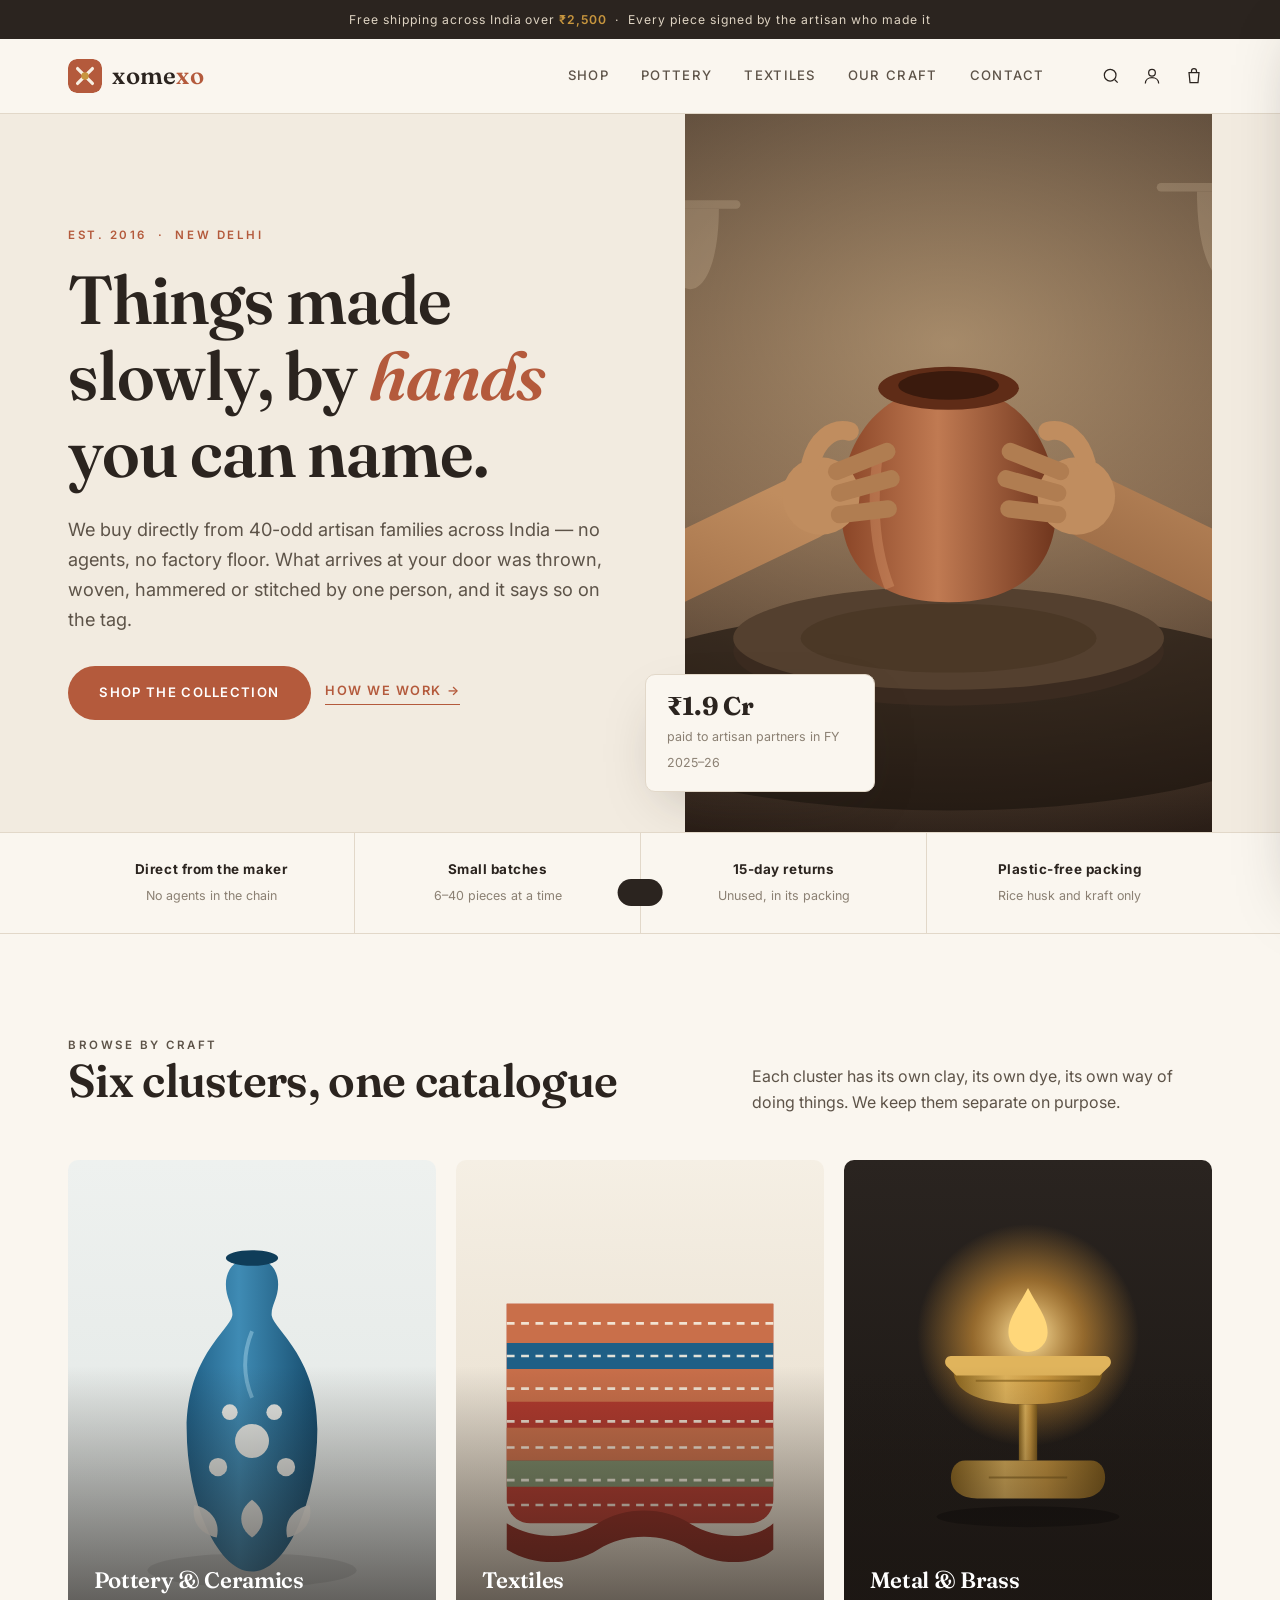
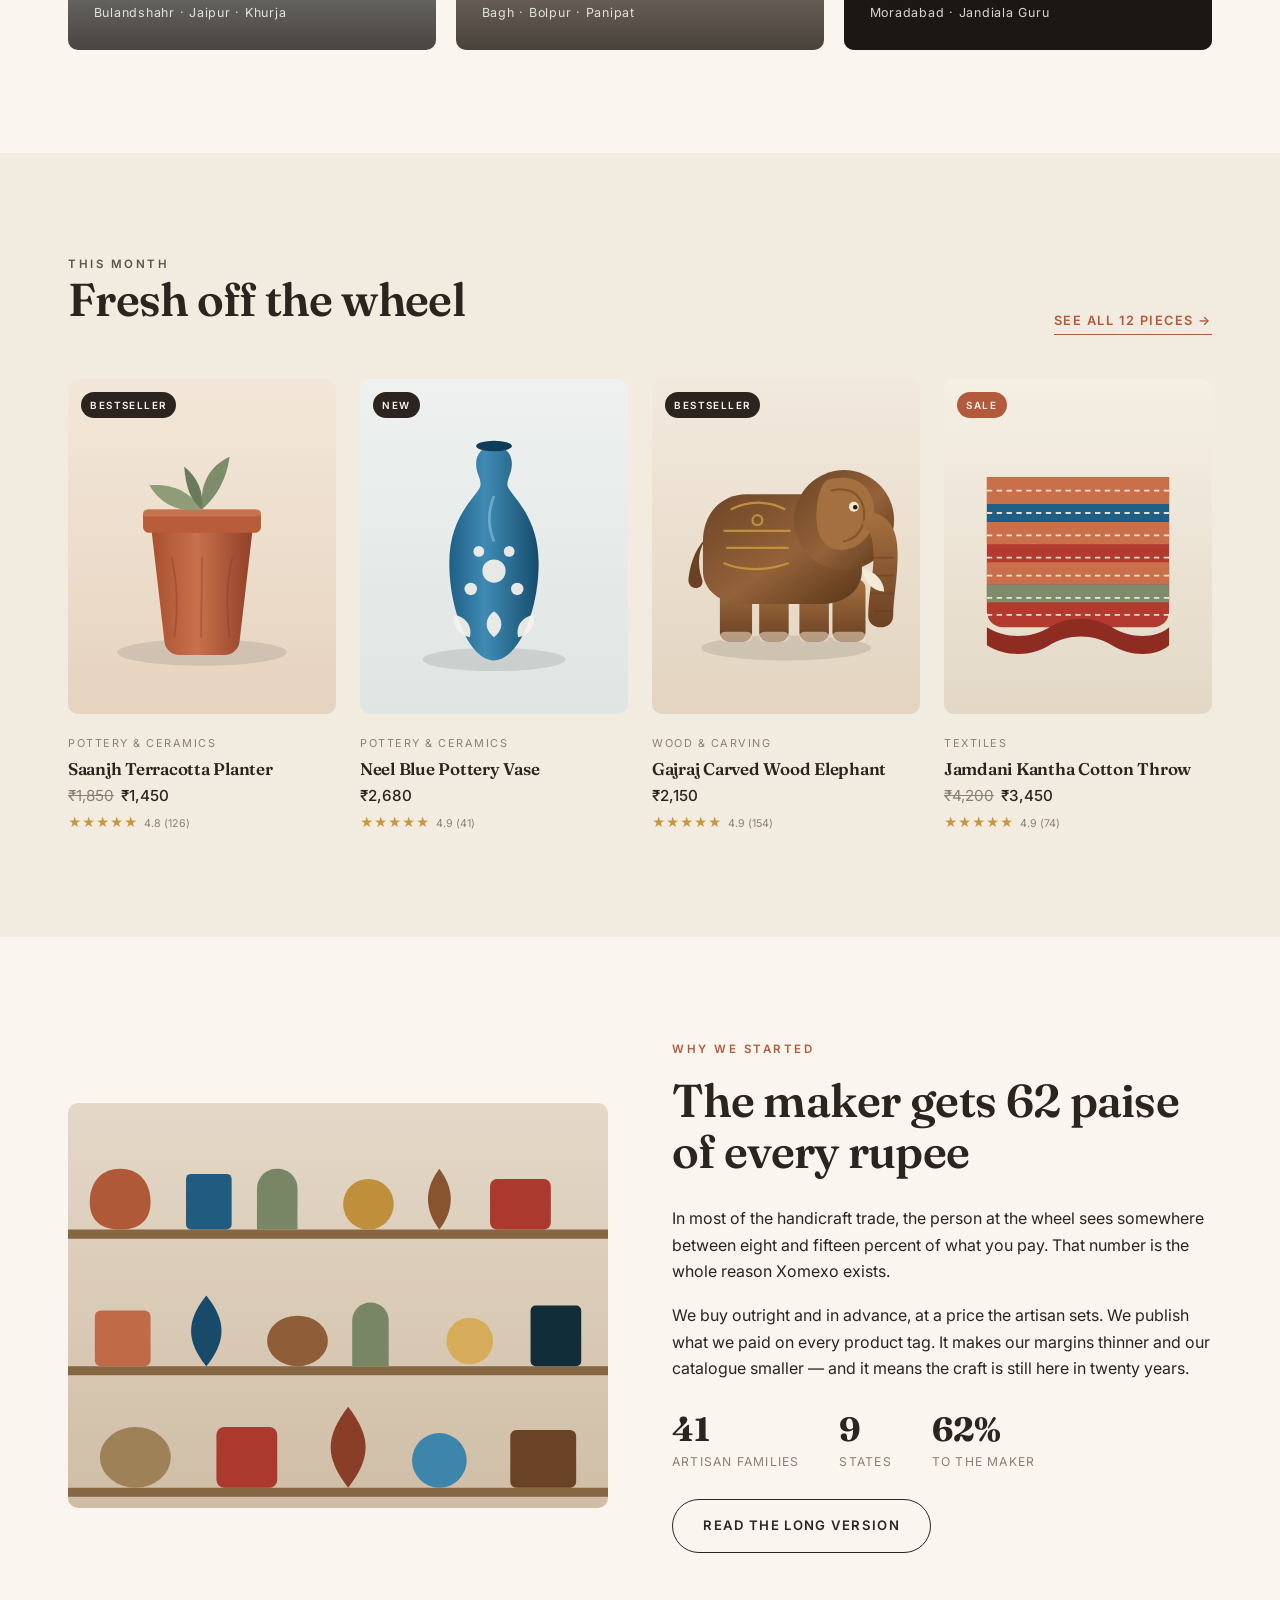
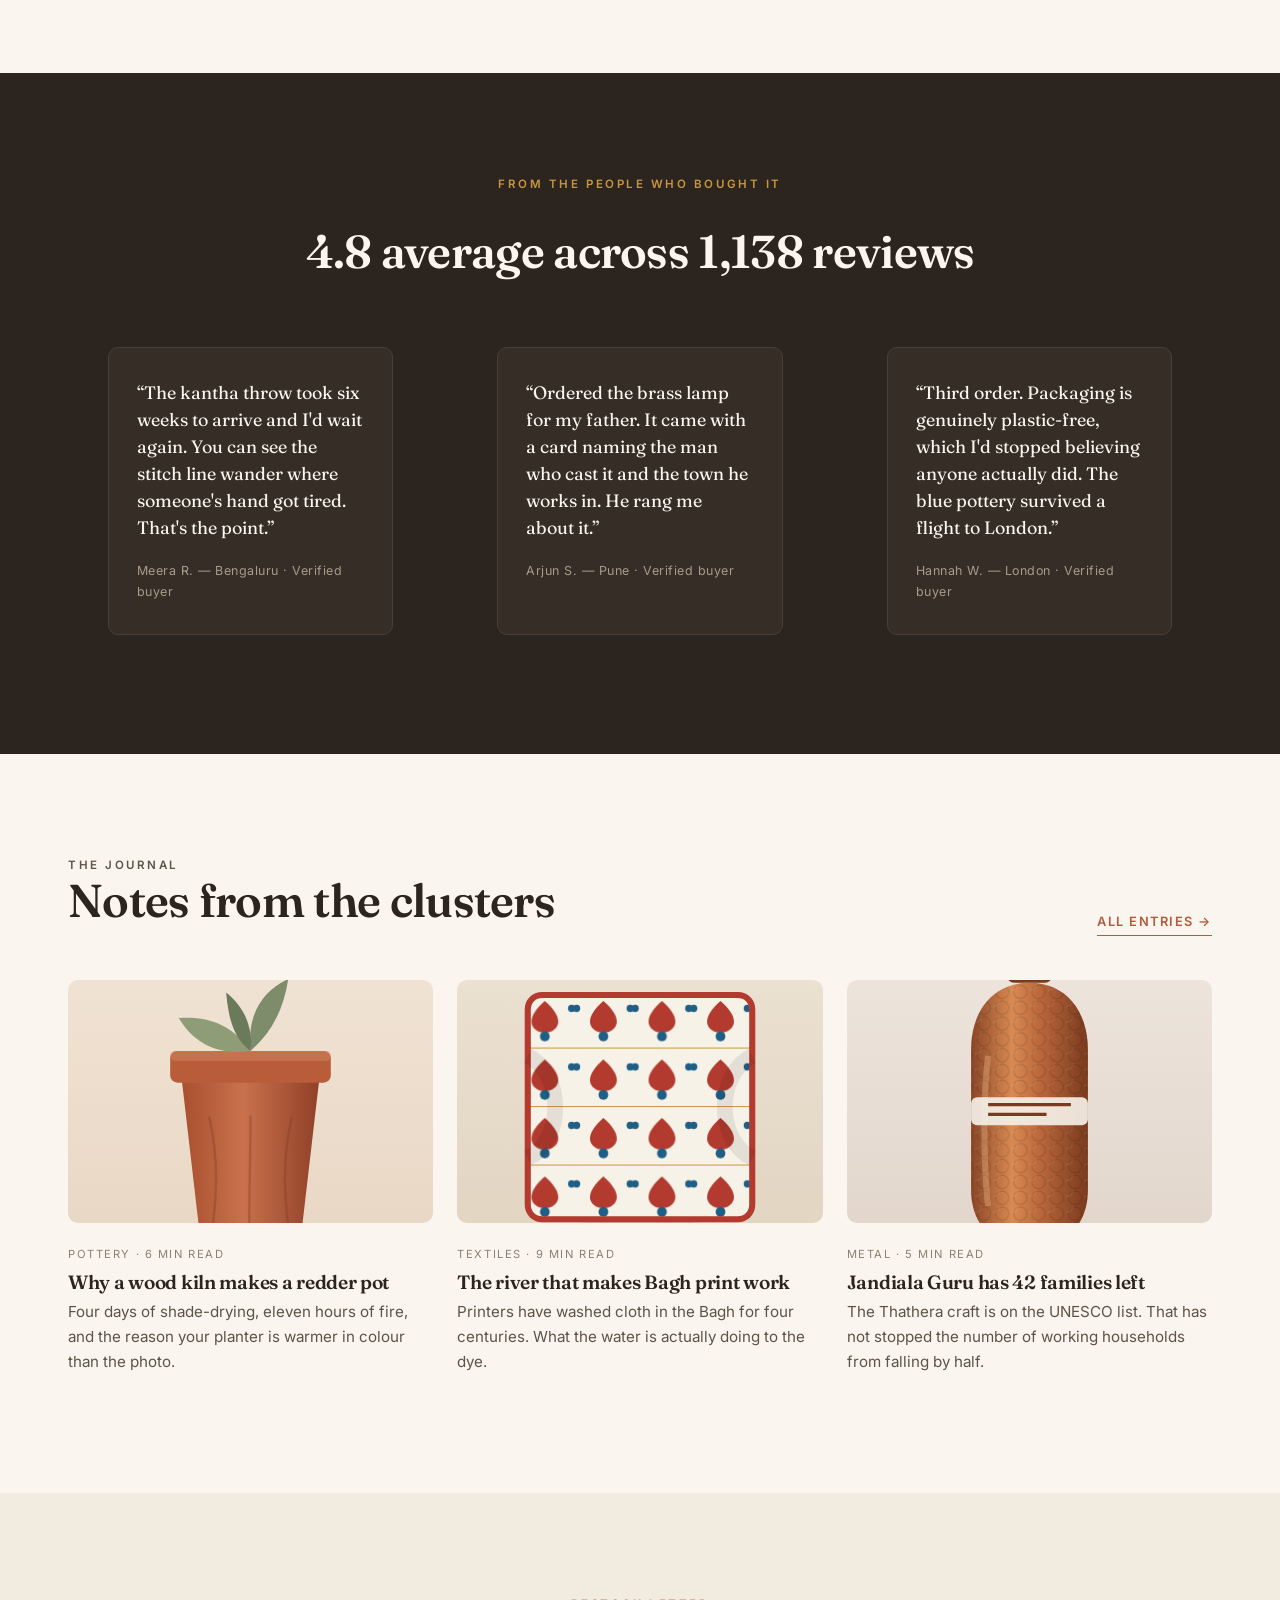
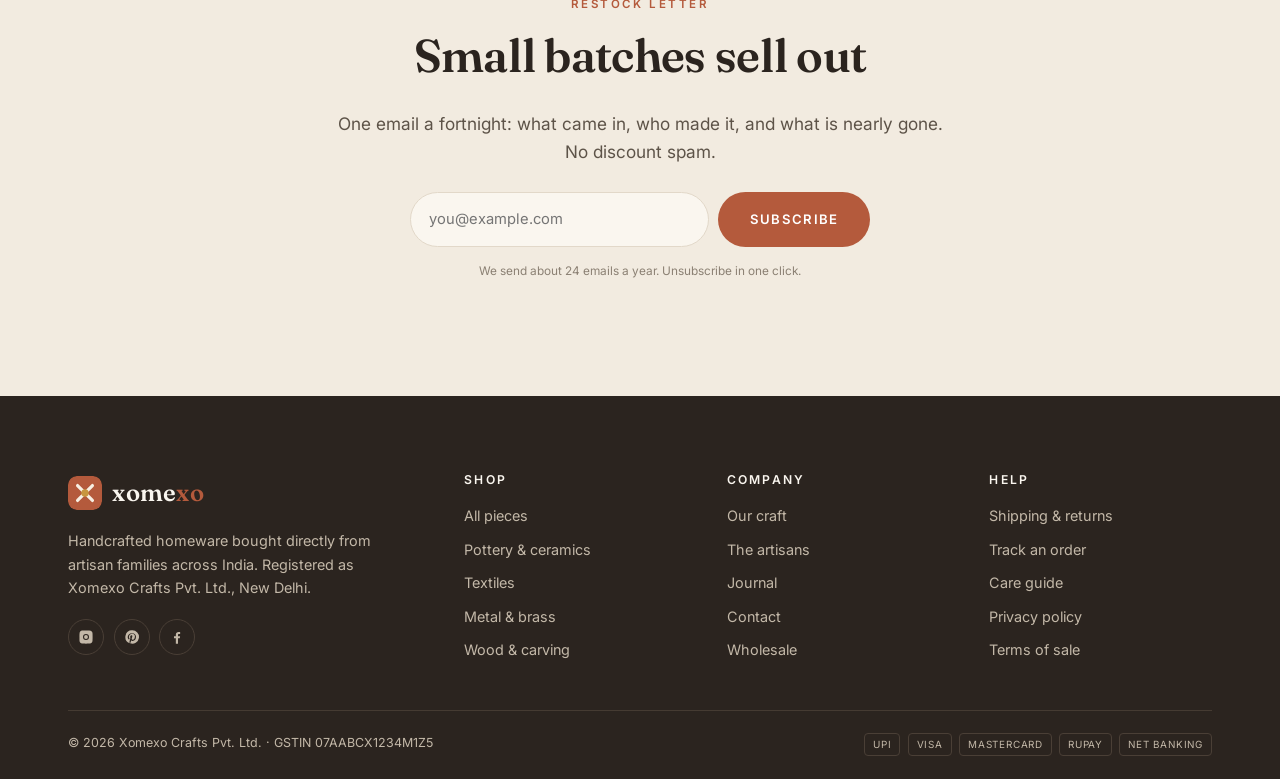
==== index.html @ eff994bb "Xomexo: static handicrafts storefront for xomexo.com Five pages (home, shop, product, about, contact" ====
<!DOCTYPE html>
<html lang="en">
<head>
<meta charset="utf-8">
<meta name="viewport" content="width=device-width, initial-scale=1">
<title>Xomexo — Handcrafted homeware, made by hand in India</title>
<meta name="description" content="Xomexo works directly with 40+ artisan families across India — terracotta, blue pottery, brass, jute, block print and kantha. Small batches, fair prices, no middlemen.">
<link rel="canonical" href="https://xomexo.com/">
<meta property="og:title" content="Xomexo — Handcrafted homeware, made by hand in India">
<meta property="og:description" content="Small-batch handicrafts bought straight from the people who make them.">
<meta property="og:type" content="website">
<meta property="og:url" content="https://xomexo.com/">
<link rel="icon" href="assets/img/favicon.svg" type="image/svg+xml">
<link rel="preconnect" href="https://fonts.googleapis.com">
<link rel="preconnect" href="https://fonts.gstatic.com" crossorigin>
<link href="https://fonts.googleapis.com/css2?family=Fraunces:ital,opsz,wght@0,9..144,400;0,9..144,600;1,9..144,400&family=Inter:wght@400;500;600&display=swap" rel="stylesheet">
<link rel="stylesheet" href="assets/css/style.css">
<script type="application/ld+json">
{
  "@context": "https://schema.org",
  "@type": "Store",
  "name": "Xomexo",
  "url": "https://xomexo.com/",
  "description": "Handcrafted homeware sourced directly from artisan clusters across India.",
  "address": { "@type": "PostalAddress", "streetAddress": "14 Nehru Place, 2nd Floor", "addressLocality": "New Delhi", "postalCode": "110019", "addressCountry": "IN" },
  "telephone": "+91-11-4050-2288",
  "email": "hello@xomexo.com"
}
</script>
</head>
<body>

<div class="announce">Free shipping across India over <b>₹2,500</b> &nbsp;·&nbsp; Every piece signed by the artisan who made it</div>

<header class="site-header">
  <div class="wrap header-inner">
    <a class="brand" href="index.html">
      <img src="assets/img/logo.svg" alt="">
      <span class="brand-name">xome<span>xo</span></span>
    </a>

    <nav class="nav" data-nav aria-label="Primary">
      <a href="shop.html">Shop</a>
      <a href="shop.html?cat=pottery">Pottery</a>
      <a href="shop.html?cat=textiles">Textiles</a>
      <a href="about.html">Our craft</a>
      <a href="contact.html">Contact</a>
    </nav>

    <div class="header-actions">
      <button class="icon-btn" type="button" aria-label="Search">
        <svg viewBox="0 0 24 24"><circle cx="11" cy="11" r="7"/><path d="M20 20l-3.5-3.5"/></svg>
      </button>
      <button class="icon-btn" type="button" aria-label="Account">
        <svg viewBox="0 0 24 24"><circle cx="12" cy="8" r="4"/><path d="M4 21c0-4.4 3.6-7 8-7s8 2.6 8 7"/></svg>
      </button>
      <button class="icon-btn" type="button" aria-label="Open basket" data-open-cart>
        <svg viewBox="0 0 24 24"><path d="M6 8h12l-1.2 12H7.2z"/><path d="M9 8V6a3 3 0 0 1 6 0v2"/></svg>
        <span class="cart-count" data-cart-count style="display:none">0</span>
      </button>
      <button class="icon-btn burger" type="button" aria-label="Menu" aria-expanded="false" data-burger>
        <svg viewBox="0 0 24 24"><path d="M4 7h16M4 12h16M4 17h16"/></svg>
      </button>
    </div>
  </div>
</header>

<main>

  <!-- hero -->
  <section class="hero">
    <div class="wrap hero-grid">
      <div class="hero-copy">
        <p class="eyebrow">Est. 2016 &nbsp;·&nbsp; New Delhi</p>
        <h1>Things made slowly, by <em>hands</em> you can name.</h1>
        <p class="lede">We buy directly from 40-odd artisan families across India — no agents, no factory floor. What arrives at your door was thrown, woven, hammered or stitched by one person, and it says so on the tag.</p>
        <div class="hero-cta">
          <a class="btn btn--primary" href="shop.html">Shop the collection</a>
          <a class="link-underline" href="about.html">How we work &rarr;</a>
        </div>
      </div>
      <div class="hero-media">
        <img src="assets/img/hero.svg" alt="A potter shaping a vessel on the wheel">
        <div class="hero-badge">
          <strong>₹1.9 Cr</strong>
          <span>paid to artisan partners in FY 2025&ndash;26</span>
        </div>
      </div>
    </div>
  </section>

  <!-- trust -->
  <section class="trust">
    <div class="wrap trust-grid">
      <div class="trust-item"><strong>Direct from the maker</strong><span>No agents in the chain</span></div>
      <div class="trust-item"><strong>Small batches</strong><span>6&ndash;40 pieces at a time</span></div>
      <div class="trust-item"><strong>15-day returns</strong><span>Unused, in its packing</span></div>
      <div class="trust-item"><strong>Plastic-free packing</strong><span>Rice husk and kraft only</span></div>
    </div>
  </section>

  <!-- categories -->
  <section class="section">
    <div class="wrap">
      <div class="section-head">
        <div>
          <p class="eyebrow">Browse by craft</p>
          <h2>Six clusters, one catalogue</h2>
        </div>
        <p>Each cluster has its own clay, its own dye, its own way of doing things. We keep them separate on purpose.</p>
      </div>
      <div class="cat-grid">
        <a class="cat-card reveal" href="shop.html?cat=pottery">
          <img src="assets/img/blue-pottery-vase.svg" alt="">
          <div class="cat-card-body"><h3>Pottery &amp; Ceramics</h3><span>Bulandshahr · Jaipur · Khurja</span></div>
        </a>
        <a class="cat-card reveal" href="shop.html?cat=textiles">
          <img src="assets/img/kantha-throw.svg" alt="">
          <div class="cat-card-body"><h3>Textiles</h3><span>Bagh · Bolpur · Panipat</span></div>
        </a>
        <a class="cat-card reveal" href="shop.html?cat=metal">
          <img src="assets/img/brass-lamp.svg" alt="">
          <div class="cat-card-body"><h3>Metal &amp; Brass</h3><span>Moradabad · Jandiala Guru</span></div>
        </a>
      </div>
    </div>
  </section>

  <!-- featured -->
  <section class="section section--cream">
    <div class="wrap">
      <div class="section-head">
        <div>
          <p class="eyebrow">This month</p>
          <h2>Fresh off the wheel</h2>
        </div>
        <a class="link-underline" href="shop.html">See all 12 pieces &rarr;</a>
      </div>
      <div class="product-grid" data-featured="tp-01,bp-02,we-05,kt-11"></div>
    </div>
  </section>

  <!-- story -->
  <section class="section">
    <div class="wrap split">
      <div class="split-media reveal"><img src="assets/img/atelier.svg" alt="Finished pieces on the workshop shelves"></div>
      <div class="reveal">
        <p class="eyebrow">Why we started</p>
        <h2>The maker gets 62 paise of every rupee</h2>
        <p>In most of the handicraft trade, the person at the wheel sees somewhere between eight and fifteen percent of what you pay. That number is the whole reason Xomexo exists.</p>
        <p>We buy outright and in advance, at a price the artisan sets. We publish what we paid on every product tag. It makes our margins thinner and our catalogue smaller — and it means the craft is still here in twenty years.</p>
        <div class="stat-row">
          <div class="stat"><strong>41</strong><span>Artisan families</span></div>
          <div class="stat"><strong>9</strong><span>States</span></div>
          <div class="stat"><strong>62%</strong><span>To the maker</span></div>
        </div>
        <p style="margin-top:1.6rem"><a class="btn btn--ghost" href="about.html">Read the long version</a></p>
      </div>
    </div>
  </section>

  <!-- testimonials -->
  <section class="section section--ink">
    <div class="wrap">
      <div class="section-head section-head--center">
        <p class="eyebrow">From the people who bought it</p>
        <h2>4.8 average across 1,138 reviews</h2>
      </div>
      <div class="quote-grid">
        <blockquote class="quote reveal">
          <p>“The kantha throw took six weeks to arrive and I'd wait again. You can see the stitch line wander where someone's hand got tired. That's the point.”</p>
          <footer>Meera R. — Bengaluru · Verified buyer</footer>
        </blockquote>
        <blockquote class="quote reveal">
          <p>“Ordered the brass lamp for my father. It came with a card naming the man who cast it and the town he works in. He rang me about it.”</p>
          <footer>Arjun S. — Pune · Verified buyer</footer>
        </blockquote>
        <blockquote class="quote reveal">
          <p>“Third order. Packaging is genuinely plastic-free, which I'd stopped believing anyone actually did. The blue pottery survived a flight to London.”</p>
          <footer>Hannah W. — London · Verified buyer</footer>
        </blockquote>
      </div>
    </div>
  </section>

  <!-- journal -->
  <section class="section">
    <div class="wrap">
      <div class="section-head">
        <div>
          <p class="eyebrow">The journal</p>
          <h2>Notes from the clusters</h2>
        </div>
        <a class="link-underline" href="#">All entries &rarr;</a>
      </div>
      <div class="product-grid product-grid--3">
        <a class="post reveal" href="#">
          <img src="assets/img/terracotta-planter.svg" alt="">
          <span class="post-meta">Pottery · 6 min read</span>
          <h3>Why a wood kiln makes a redder pot</h3>
          <p class="lede" style="font-size:.95rem">Four days of shade-drying, eleven hours of fire, and the reason your planter is warmer in colour than the photo.</p>
        </a>
        <a class="post reveal" href="#">
          <img src="assets/img/block-print-cushion.svg" alt="">
          <span class="post-meta">Textiles · 9 min read</span>
          <h3>The river that makes Bagh print work</h3>
          <p class="lede" style="font-size:.95rem">Printers have washed cloth in the Bagh for four centuries. What the water is actually doing to the dye.</p>
        </a>
        <a class="post reveal" href="#">
          <img src="assets/img/copper-bottle.svg" alt="">
          <span class="post-meta">Metal · 5 min read</span>
          <h3>Jandiala Guru has 42 families left</h3>
          <p class="lede" style="font-size:.95rem">The Thathera craft is on the UNESCO list. That has not stopped the number of working households from falling by half.</p>
        </a>
      </div>
    </div>
  </section>

  <!-- newsletter -->
  <section class="section section--cream">
    <div class="wrap news">
      <p class="eyebrow">Restock letter</p>
      <h2>Small batches sell out</h2>
      <p class="lede" style="margin-inline:auto">One email a fortnight: what came in, who made it, and what is nearly gone. No discount spam.</p>
      <form data-fake-submit="Thanks — you're on the restock list.">
        <label class="visually-hidden" for="nl">Email address</label>
        <input class="field" id="nl" type="email" name="email" placeholder="you@example.com" required>
        <button class="btn btn--primary" type="submit">Subscribe</button>
      </form>
      <p class="form-note">We send about 24 emails a year. Unsubscribe in one click.</p>
    </div>
  </section>

</main>

<footer class="site-footer">
  <div class="wrap">
    <div class="footer-grid">
      <div class="footer-about">
        <a class="brand" href="index.html" style="margin-bottom:1rem">
          <img src="assets/img/logo.svg" alt="">
          <span class="brand-name">xome<span>xo</span></span>
        </a>
        <p>Handcrafted homeware bought directly from artisan families across India. Registered as Xomexo Crafts Pvt. Ltd., New Delhi.</p>
        <div class="socials">
          <a href="#" aria-label="Instagram"><svg viewBox="0 0 24 24"><path d="M12 2.2c3.2 0 3.6 0 4.9.1 1.2.1 1.8.3 2.2.4.6.2 1 .5 1.4.9.4.4.7.8.9 1.4.2.4.4 1 .4 2.2.1 1.3.1 1.7.1 4.9s0 3.6-.1 4.9c0 1.2-.2 1.8-.4 2.2-.2.6-.5 1-.9 1.4-.4.4-.8.7-1.4.9-.4.2-1 .4-2.2.4-1.3.1-1.7.1-4.9.1s-3.6 0-4.9-.1c-1.2 0-1.8-.2-2.2-.4-.6-.2-1-.5-1.4-.9-.4-.4-.7-.8-.9-1.4-.2-.4-.4-1-.4-2.2C2.2 15.6 2.2 15.2 2.2 12s0-3.6.1-4.9c0-1.2.2-1.8.4-2.2.2-.6.5-1 .9-1.4.4-.4.8-.7 1.4-.9.4-.2 1-.4 2.2-.4 1.3-.1 1.7-.1 4.8-.1zm0 5.3a4.5 4.5 0 1 0 0 9 4.5 4.5 0 0 0 0-9zm0 7.4a2.9 2.9 0 1 1 0-5.8 2.9 2.9 0 0 1 0 5.8zm5.7-7.6a1.05 1.05 0 1 1-2.1 0 1.05 1.05 0 0 1 2.1 0z"/></svg></a>
          <a href="#" aria-label="Pinterest"><svg viewBox="0 0 24 24"><path d="M12 2a10 10 0 0 0-3.6 19.3c-.1-.8-.2-2 0-2.9l1.2-5s-.3-.6-.3-1.5c0-1.4.8-2.5 1.9-2.5.9 0 1.3.7 1.3 1.5 0 .9-.6 2.2-.9 3.5-.2 1 .5 1.9 1.6 1.9 1.9 0 3.2-2.4 3.2-5.3 0-2.2-1.5-3.8-4.1-3.8-3 0-4.9 2.2-4.9 4.7 0 .9.3 1.5.7 2 .2.2.2.3.1.6l-.2.9c-.1.3-.3.4-.6.2-1.2-.5-1.8-1.9-1.8-3.5 0-2.6 2.2-5.7 6.6-5.7 3.5 0 5.8 2.5 5.8 5.3 0 3.6-2 6.2-4.9 6.2-1 0-2-.5-2.3-1.2l-.6 2.4c-.2.8-.7 1.7-1.1 2.3A10 10 0 1 0 12 2z"/></svg></a>
          <a href="#" aria-label="Facebook"><svg viewBox="0 0 24 24"><path d="M13.5 22v-8h2.7l.4-3.1h-3.1V8.9c0-.9.25-1.5 1.55-1.5h1.65V4.6c-.29-.04-1.27-.12-2.41-.12-2.39 0-4.03 1.46-4.03 4.14v2.28H7.5V14h2.76v8z"/></svg></a>
        </div>
      </div>
      <div>
        <h4>Shop</h4>
        <ul>
          <li><a href="shop.html">All pieces</a></li>
          <li><a href="shop.html?cat=pottery">Pottery &amp; ceramics</a></li>
          <li><a href="shop.html?cat=textiles">Textiles</a></li>
          <li><a href="shop.html?cat=metal">Metal &amp; brass</a></li>
          <li><a href="shop.html?cat=wood">Wood &amp; carving</a></li>
        </ul>
      </div>
      <div>
        <h4>Company</h4>
        <ul>
          <li><a href="about.html">Our craft</a></li>
          <li><a href="about.html#artisans">The artisans</a></li>
          <li><a href="#">Journal</a></li>
          <li><a href="contact.html">Contact</a></li>
          <li><a href="#">Wholesale</a></li>
        </ul>
      </div>
      <div>
        <h4>Help</h4>
        <ul>
          <li><a href="contact.html#faq">Shipping &amp; returns</a></li>
          <li><a href="#">Track an order</a></li>
          <li><a href="#">Care guide</a></li>
          <li><a href="#">Privacy policy</a></li>
          <li><a href="#">Terms of sale</a></li>
        </ul>
      </div>
    </div>
    <div class="footer-bottom">
      <span>&copy; <span data-year>2026</span> Xomexo Crafts Pvt. Ltd. · GSTIN 07AABCX1234M1Z5</span>
      <div class="pay"><span>UPI</span><span>Visa</span><span>Mastercard</span><span>RuPay</span><span>Net banking</span></div>
    </div>
  </div>
</footer>

<div class="drawer-backdrop" data-drawer-backdrop></div>
<aside class="drawer" data-drawer aria-hidden="true" aria-label="Shopping basket">
  <div class="drawer-head">
    <h3>Your basket</h3>
    <button class="icon-btn" type="button" aria-label="Close basket" data-close-cart>
      <svg viewBox="0 0 24 24"><path d="M6 6l12 12M18 6L6 18"/></svg>
    </button>
  </div>
  <div class="drawer-body" data-cart-body></div>
  <div class="drawer-foot">
    <div class="drawer-total"><span>Subtotal</span><strong data-cart-total>₹0</strong></div>
    <p class="form-note" style="margin-top:0">Shipping and taxes calculated at checkout.</p>
    <button class="btn btn--primary btn--block" type="button" data-checkout disabled>Checkout</button>
  </div>
</aside>

<div class="toast" data-toast role="status"></div>

<script src="assets/js/products.js"></script>
<script src="assets/js/main.js"></script>
</body>
</html>
---- assets/css/style.css ----
/* ==========================================================================
   Xomexo — handcrafted homeware
   assets/css/style.css
   ========================================================================== */

:root {
  --clay:        #b45a3c;
  --clay-dark:   #8f4028;
  --clay-soft:   #e8d3c4;
  --ink:         #2b241f;
  --ink-soft:    #5d5348;
  --ink-faint:   #8b8073;
  --cream:       #faf6ef;
  --cream-2:     #f2ebe0;
  --line:        #e2d8c9;
  --brass:       #c8963e;
  --sage:        #7d8c6a;
  --indigo:      #1f5f86;

  --font-display: "Fraunces", "Iowan Old Style", Georgia, serif;
  --font-body: "Inter", -apple-system, BlinkMacSystemFont, "Segoe UI", Roboto, sans-serif;

  --wrap: 1240px;
  --gutter: clamp(1.25rem, 4vw, 3rem);
  --radius: 4px;
  --radius-lg: 10px;
  --shadow: 0 1px 2px rgba(43, 36, 31, .05), 0 8px 24px -12px rgba(43, 36, 31, .18);
  --shadow-lg: 0 20px 60px -24px rgba(43, 36, 31, .35);
  --ease: cubic-bezier(.22, .61, .36, 1);
}

*, *::before, *::after { box-sizing: border-box; }

html { -webkit-text-size-adjust: 100%; scroll-behavior: smooth; }

body {
  margin: 0;
  font-family: var(--font-body);
  font-size: 16px;
  line-height: 1.65;
  color: var(--ink);
  background: var(--cream);
  -webkit-font-smoothing: antialiased;
}

img, svg { max-width: 100%; display: block; }
a { color: inherit; text-decoration: none; }
button { font: inherit; cursor: pointer; }

h1, h2, h3, h4 {
  font-family: var(--font-display);
  font-weight: 600;
  line-height: 1.12;
  letter-spacing: -0.015em;
  margin: 0 0 .6em;
}
h1 { font-size: clamp(2.5rem, 6vw, 4.25rem); }
h2 { font-size: clamp(1.9rem, 3.6vw, 2.9rem); }
h3 { font-size: clamp(1.15rem, 2vw, 1.4rem); }
p  { margin: 0 0 1.1em; }

.wrap { width: 100%; max-width: var(--wrap); margin-inline: auto; padding-inline: var(--gutter); }
.section { padding-block: clamp(3.5rem, 8vw, 6.5rem); }
.section--tight { padding-block: clamp(2.5rem, 5vw, 4rem); }
.section--cream { background: var(--cream-2); }
.section--ink { background: var(--ink); color: var(--cream); }

.eyebrow {
  font-size: .72rem;
  letter-spacing: .22em;
  text-transform: uppercase;
  font-weight: 600;
  color: var(--clay);
  margin: 0 0 1rem;
}
.section--ink .eyebrow { color: var(--brass); }

.lede { font-size: 1.08rem; color: var(--ink-soft); max-width: 56ch; }
.section--ink .lede { color: #cfc4b5; }

.section-head { display: flex; align-items: flex-end; justify-content: space-between; gap: 2rem; margin-bottom: 2.75rem; flex-wrap: wrap; }
.section-head h2 { margin-bottom: .2em; }
.section-head p { margin: 0; color: var(--ink-soft); max-width: 46ch; }
.section-head--center { flex-direction: column; align-items: center; text-align: center; }

/* ---------- buttons ---------- */
.btn {
  display: inline-flex; align-items: center; justify-content: center; gap: .55rem;
  padding: .95rem 1.9rem;
  border: 1px solid transparent;
  border-radius: 100px;
  font-size: .82rem; font-weight: 600; letter-spacing: .1em; text-transform: uppercase;
  transition: background .25s var(--ease), color .25s var(--ease), border-color .25s var(--ease), transform .25s var(--ease);
}
.btn:active { transform: translateY(1px); }
.btn--primary { background: var(--clay); color: #fff; }
.btn--primary:hover { background: var(--clay-dark); }
.btn--ghost { border-color: currentColor; color: var(--ink); }
.btn--ghost:hover { background: var(--ink); color: var(--cream); border-color: var(--ink); }
.btn--light { background: var(--cream); color: var(--ink); }
.btn--light:hover { background: #fff; }
.btn--block { width: 100%; }
.btn--sm { padding: .7rem 1.3rem; font-size: .72rem; }
.btn[disabled] { opacity: .45; pointer-events: none; }

.link-underline {
  font-size: .8rem; font-weight: 600; letter-spacing: .12em; text-transform: uppercase;
  border-bottom: 1px solid var(--clay); padding-bottom: 3px; color: var(--clay);
  white-space: nowrap;
}
.link-underline:hover { border-color: var(--ink); color: var(--ink); }

/* ---------- announcement + header ---------- */
.announce {
  background: var(--ink); color: #ded3c2;
  font-size: .76rem; letter-spacing: .08em; text-align: center;
  padding: .6rem var(--gutter);
}
.announce b { color: var(--brass); font-weight: 600; }

.site-header {
  position: sticky; top: 0; z-index: 60;
  background: rgba(250, 246, 239, .92);
  backdrop-filter: saturate(140%) blur(10px);
  border-bottom: 1px solid var(--line);
}
.header-inner { display: flex; align-items: center; gap: 1.5rem; height: 74px; }
.brand { display: flex; align-items: center; gap: .65rem; margin-right: auto; }
.brand img { width: 34px; height: 34px; border-radius: 9px; }
.brand-name {
  font-family: var(--font-display); font-size: 1.5rem; font-weight: 600;
  letter-spacing: .01em;
}
.brand-name span { color: var(--clay); }

.nav { display: flex; gap: 2rem; }
.nav a {
  font-size: .82rem; letter-spacing: .1em; text-transform: uppercase; font-weight: 500;
  color: var(--ink-soft); position: relative; padding-block: .4rem;
}
.nav a::after {
  content: ""; position: absolute; left: 0; right: 100%; bottom: 0; height: 1px;
  background: var(--clay); transition: right .3s var(--ease);
}
.nav a:hover, .nav a[aria-current="page"] { color: var(--ink); }
.nav a:hover::after, .nav a[aria-current="page"]::after { right: 0; }

.header-actions { display: flex; align-items: center; gap: .35rem; margin-left: 1.5rem; }
.icon-btn {
  background: none; border: 0; padding: .5rem; border-radius: 50%; color: var(--ink);
  display: grid; place-items: center; position: relative; transition: background .2s;
}
.icon-btn:hover { background: var(--clay-soft); }
.icon-btn svg { width: 20px; height: 20px; stroke: currentColor; fill: none; stroke-width: 1.5; }
.cart-count {
  position: absolute; top: 2px; right: 0;
  min-width: 17px; height: 17px; padding: 0 4px;
  background: var(--clay); color: #fff; border-radius: 9px;
  font-size: .62rem; font-weight: 700; display: grid; place-items: center;
}
.burger { display: none; }

/* ---------- hero ---------- */
.hero { position: relative; overflow: hidden; background: var(--cream-2); }
.hero-grid { display: grid; grid-template-columns: 1.05fr 1fr; align-items: center; gap: clamp(2rem, 5vw, 4.5rem); }
.hero-copy { padding-block: clamp(3.5rem, 9vw, 7rem); }
.hero-copy h1 { margin-bottom: .35em; }
.hero-copy h1 em { font-style: italic; color: var(--clay); }
.hero-copy .lede { font-size: 1.14rem; margin-bottom: 2rem; }
.hero-cta { display: flex; gap: .9rem; flex-wrap: wrap; align-items: center; }
.hero-media { position: relative; align-self: stretch; min-height: 480px; }
.hero-media img { position: absolute; inset: 0; width: 100%; height: 100%; object-fit: cover; }
.hero-badge {
  position: absolute; left: -2.5rem; bottom: 2.5rem; z-index: 2;
  background: var(--cream); border: 1px solid var(--line); border-radius: var(--radius-lg);
  padding: 1rem 1.3rem; box-shadow: var(--shadow-lg); max-width: 230px;
}
.hero-badge strong { display: block; font-family: var(--font-display); font-size: 1.6rem; line-height: 1.2; }
.hero-badge span { font-size: .78rem; color: var(--ink-faint); }

/* ---------- trust strip ---------- */
.trust { border-block: 1px solid var(--line); background: var(--cream); }
.trust-grid { display: grid; grid-template-columns: repeat(4, 1fr); }
.trust-item { padding: 1.6rem 1.2rem; text-align: center; border-left: 1px solid var(--line); }
.trust-item:first-child { border-left: 0; }
.trust-item strong { display: block; font-size: .84rem; letter-spacing: .04em; }
.trust-item span { font-size: .78rem; color: var(--ink-faint); }

/* ---------- categories ---------- */
.cat-grid { display: grid; grid-template-columns: repeat(3, 1fr); gap: 1.25rem; }
.cat-card {
  position: relative; overflow: hidden; border-radius: var(--radius-lg);
  aspect-ratio: 3 / 4; display: flex; align-items: flex-end;
}
.cat-card img { position: absolute; inset: 0; width: 100%; height: 100%; object-fit: cover; transition: transform .8s var(--ease); }
.cat-card::after { content: ""; position: absolute; inset: 0; background: linear-gradient(to top, rgba(30,24,20,.78), rgba(30,24,20,0) 58%); }
.cat-card:hover img { transform: scale(1.05); }
.cat-card-body { position: relative; z-index: 2; padding: 1.6rem; color: #fff; }
.cat-card-body h3 { color: #fff; margin-bottom: .25em; }
.cat-card-body span { font-size: .78rem; opacity: .82; letter-spacing: .06em; }

/* ---------- product cards ---------- */
.product-grid { display: grid; grid-template-columns: repeat(4, 1fr); gap: 1.75rem 1.5rem; }
.product-grid--3 { grid-template-columns: repeat(3, 1fr); }

.pcard { position: relative; display: flex; flex-direction: column; }
.pcard-media {
  position: relative; overflow: hidden; border-radius: var(--radius-lg);
  background: var(--cream-2); aspect-ratio: 4 / 5;
}
.pcard-media img { width: 100%; height: 100%; object-fit: cover; transition: transform .7s var(--ease); }
.pcard:hover .pcard-media img { transform: scale(1.04); }
.pcard-tag {
  position: absolute; top: .8rem; left: .8rem; z-index: 2;
  background: var(--ink); color: var(--cream);
  font-size: .62rem; letter-spacing: .14em; text-transform: uppercase; font-weight: 600;
  padding: .3rem .6rem; border-radius: 100px;
}
.pcard-tag--sale { background: var(--clay); }
.pcard-tag--out { background: var(--ink-faint); }
.pcard-quick {
  position: absolute; left: .8rem; right: .8rem; bottom: .8rem; z-index: 2;
  opacity: 0; transform: translateY(8px);
  transition: opacity .3s var(--ease), transform .3s var(--ease);
}
.pcard:hover .pcard-quick, .pcard:focus-within .pcard-quick { opacity: 1; transform: none; }
.pcard-quick .btn { background: rgba(250,246,239,.96); color: var(--ink); backdrop-filter: blur(4px); }
.pcard-quick .btn:hover { background: var(--ink); color: var(--cream); }
.pcard-body { padding-top: .9rem; }
.pcard-cat { font-size: .68rem; letter-spacing: .14em; text-transform: uppercase; color: var(--ink-faint); }
.pcard-title { font-family: var(--font-display); font-size: 1.06rem; margin: .25rem 0 .35rem; font-weight: 600; }
.pcard-title a:hover { color: var(--clay); }
.pcard-price { font-size: .95rem; font-weight: 500; }
.pcard-price s { color: var(--ink-faint); font-weight: 400; margin-right: .45rem; }
.stars { color: var(--brass); font-size: .8rem; letter-spacing: .08em; }
.stars small { color: var(--ink-faint); margin-left: .35rem; letter-spacing: 0; }

/* ---------- split story ---------- */
.split { display: grid; grid-template-columns: 1fr 1fr; gap: clamp(2rem, 5vw, 4.5rem); align-items: center; }
.split--reverse .split-media { order: 2; }
.split-media img { border-radius: var(--radius-lg); width: 100%; aspect-ratio: 4/3; object-fit: cover; }
.stat-row { display: flex; gap: 2.5rem; margin-top: 2rem; flex-wrap: wrap; }
.stat strong { display: block; font-family: var(--font-display); font-size: 2.1rem; line-height: 1; }
.stat span { font-size: .76rem; letter-spacing: .1em; text-transform: uppercase; color: var(--ink-faint); }
.section--ink .stat span { color: #a99b8a; }

/* ---------- testimonials ---------- */
.quote-grid { display: grid; grid-template-columns: repeat(3, 1fr); gap: 1.5rem; }
.quote {
  background: var(--cream); border: 1px solid var(--line); border-radius: var(--radius-lg);
  padding: 2rem 1.75rem;
}
.section--ink .quote { background: #362d26; border-color: #4a3f36; }
.quote p { font-family: var(--font-display); font-size: 1.12rem; line-height: 1.5; }
.quote footer { font-size: .78rem; color: var(--ink-faint); letter-spacing: .04em; }
.section--ink .quote footer { color: #a99b8a; }

/* ---------- journal ---------- */
.post { display: block; }
.post img { border-radius: var(--radius-lg); aspect-ratio: 3/2; object-fit: cover; margin-bottom: 1rem; }
.post-meta { font-size: .7rem; letter-spacing: .14em; text-transform: uppercase; color: var(--ink-faint); }
.post h3 { font-size: 1.2rem; margin: .4rem 0 .3rem; }
.post:hover h3 { color: var(--clay); }

/* ---------- newsletter ---------- */
.news { text-align: center; }
.news form { display: flex; gap: .6rem; max-width: 460px; margin: 1.6rem auto 0; }
.field {
  width: 100%; padding: .9rem 1.1rem; border: 1px solid var(--line); border-radius: 100px;
  background: var(--cream); font: inherit; font-size: .92rem; color: var(--ink);
}
.news .field { flex: 1; }
.field:focus { outline: 2px solid var(--clay); outline-offset: 1px; }
.section--ink .field { background: #3a3129; border-color: #4a3f36; color: var(--cream); }
.form-note { font-size: .74rem; color: var(--ink-faint); margin-top: .9rem; }
.section--ink .form-note { color: #a99b8a; }

/* ---------- footer ---------- */
.site-footer { background: var(--ink); color: #c3b8a8; padding-top: clamp(3rem, 6vw, 5rem); }
.footer-grid { display: grid; grid-template-columns: 1.6fr repeat(3, 1fr); gap: 2.5rem; padding-bottom: 3rem; }
.site-footer h4 { color: var(--cream); font-family: var(--font-body); font-size: .76rem; font-weight: 600; letter-spacing: .18em; text-transform: uppercase; margin-bottom: 1.1rem; }
.site-footer ul { list-style: none; margin: 0; padding: 0; display: grid; gap: .6rem; font-size: .9rem; }
.site-footer a:hover { color: var(--brass); }
.site-footer .brand-name { color: var(--cream); }
.footer-about p { font-size: .9rem; max-width: 34ch; }
.socials { display: flex; gap: .6rem; margin-top: 1.2rem; }
.socials a {
  width: 36px; height: 36px; border: 1px solid #4a3f36; border-radius: 50%;
  display: grid; place-items: center; transition: background .2s, border-color .2s;
}
.socials a:hover { background: var(--clay); border-color: var(--clay); color: #fff; }
.socials svg { width: 16px; height: 16px; fill: currentColor; }
.footer-bottom {
  border-top: 1px solid #453b32; padding-block: 1.4rem;
  display: flex; justify-content: space-between; gap: 1rem; flex-wrap: wrap;
  font-size: .78rem;
}
.pay { display: flex; gap: .45rem; flex-wrap: wrap; }
.pay span {
  border: 1px solid #4a3f36; border-radius: 4px; padding: .15rem .5rem;
  font-size: .62rem; letter-spacing: .08em; text-transform: uppercase;
}

/* ---------- page header ---------- */
.page-head { background: var(--cream-2); padding-block: clamp(2.5rem, 6vw, 4.5rem); border-bottom: 1px solid var(--line); }
.crumbs { font-size: .74rem; letter-spacing: .1em; text-transform: uppercase; color: var(--ink-faint); margin-bottom: 1rem; }
.crumbs a:hover { color: var(--clay); }
.page-head h1 { font-size: clamp(2.1rem, 4.5vw, 3.2rem); margin-bottom: .3em; }

/* ---------- shop layout ---------- */
.shop-layout { display: grid; grid-template-columns: 232px 1fr; gap: clamp(2rem, 4vw, 3.5rem); align-items: start; }
.filters { position: sticky; top: 100px; }
.filter-group { border-bottom: 1px solid var(--line); padding-bottom: 1.4rem; margin-bottom: 1.4rem; }
.filter-group:last-child { border-bottom: 0; }
.filter-group h4 { font-family: var(--font-body); font-size: .74rem; font-weight: 600; letter-spacing: .16em; text-transform: uppercase; margin-bottom: .9rem; }
.filter-list { list-style: none; margin: 0; padding: 0; display: grid; gap: .55rem; }
.filter-list label { display: flex; align-items: center; gap: .55rem; font-size: .9rem; color: var(--ink-soft); cursor: pointer; }
.filter-list input { accent-color: var(--clay); width: 15px; height: 15px; }
.filter-list label:hover { color: var(--ink); }
.shop-toolbar { display: flex; align-items: center; justify-content: space-between; gap: 1rem; margin-bottom: 1.75rem; flex-wrap: wrap; }
.result-count { font-size: .86rem; color: var(--ink-faint); }
.select {
  padding: .6rem 2.2rem .6rem 1rem; border: 1px solid var(--line); border-radius: 100px;
  background: var(--cream) url("data:image/svg+xml,%3Csvg xmlns='http://www.w3.org/2000/svg' viewBox='0 0 24 24' fill='none' stroke='%235d5348' stroke-width='2'%3E%3Cpath d='M6 9l6 6 6-6'/%3E%3C/svg%3E") no-repeat right .8rem center / 14px;
  font: inherit; font-size: .84rem; color: var(--ink); appearance: none; cursor: pointer;
}
.empty-state { padding: 4rem 1rem; text-align: center; color: var(--ink-faint); grid-column: 1 / -1; }

/* ---------- product detail ---------- */
.pdp { display: grid; grid-template-columns: 1.1fr 1fr; gap: clamp(2rem, 5vw, 4rem); align-items: start; }
.gallery-main { border-radius: var(--radius-lg); overflow: hidden; background: var(--cream-2); }
.gallery-main img { width: 100%; aspect-ratio: 4/5; object-fit: cover; }
.gallery-thumbs { display: grid; grid-template-columns: repeat(4, 1fr); gap: .6rem; margin-top: .6rem; }
.gallery-thumbs button { padding: 0; border: 1px solid var(--line); border-radius: var(--radius); overflow: hidden; background: none; }
.gallery-thumbs button[aria-selected="true"] { border-color: var(--clay); }
.gallery-thumbs img { aspect-ratio: 1; object-fit: cover; }
.pdp-price { font-size: 1.6rem; font-family: var(--font-display); margin: .4rem 0 1rem; }
.pdp-price s { font-size: 1.05rem; color: var(--ink-faint); margin-right: .6rem; }
.swatches { display: flex; gap: .5rem; margin: .6rem 0 1.4rem; }
.swatch { width: 34px; height: 34px; border-radius: 50%; border: 2px solid transparent; box-shadow: inset 0 0 0 1px rgba(0,0,0,.12); cursor: pointer; }
.swatch[aria-pressed="true"] { border-color: var(--ink); }
.qty { display: inline-flex; align-items: center; border: 1px solid var(--line); border-radius: 100px; overflow: hidden; }
.qty button { width: 42px; height: 46px; background: none; border: 0; font-size: 1.1rem; color: var(--ink-soft); }
.qty button:hover { background: var(--cream-2); }
.qty span { width: 34px; text-align: center; font-size: .95rem; }
.buy-row { display: flex; gap: .75rem; align-items: center; margin-bottom: 1.5rem; flex-wrap: wrap; }
.buy-row .btn { flex: 1; min-width: 180px; }
.accordion { border-top: 1px solid var(--line); }
.accordion details { border-bottom: 1px solid var(--line); }
.accordion summary {
  list-style: none; cursor: pointer; padding: 1.05rem 0;
  font-size: .8rem; letter-spacing: .12em; text-transform: uppercase; font-weight: 600;
  display: flex; justify-content: space-between; align-items: center;
}
.accordion summary::-webkit-details-marker { display: none; }
.accordion summary::after { content: "+"; font-size: 1.2rem; color: var(--ink-faint); }
.accordion details[open] summary::after { content: "\2013"; }
.accordion .acc-body { padding-bottom: 1.2rem; color: var(--ink-soft); font-size: .94rem; }
.spec-list { list-style: none; margin: 0; padding: 0; display: grid; gap: .5rem; font-size: .94rem; }
.spec-list li { display: flex; justify-content: space-between; gap: 1rem; border-bottom: 1px dotted var(--line); padding-bottom: .5rem; }
.spec-list span:first-child { color: var(--ink-faint); }

/* ---------- contact ---------- */
.contact-grid { display: grid; grid-template-columns: 1fr 1fr; gap: clamp(2rem, 5vw, 4rem); align-items: start; }
.form-grid { display: grid; grid-template-columns: 1fr 1fr; gap: 1rem; }
.form-row { display: grid; gap: .4rem; }
.form-row--full { grid-column: 1 / -1; }
.form-row label { font-size: .74rem; letter-spacing: .14em; text-transform: uppercase; font-weight: 600; color: var(--ink-soft); }
textarea.field { border-radius: var(--radius-lg); resize: vertical; min-height: 140px; }
select.field { appearance: none; }
.info-card { border: 1px solid var(--line); border-radius: var(--radius-lg); padding: 1.6rem; background: var(--cream-2); margin-bottom: 1rem; }
.info-card h3 { font-size: 1.05rem; margin-bottom: .4rem; }
.info-card p { margin: 0; font-size: .93rem; color: var(--ink-soft); }
.map { border-radius: var(--radius-lg); overflow: hidden; border: 1px solid var(--line); }
.map img { aspect-ratio: 16/10; object-fit: cover; width: 100%; }

/* ---------- cart drawer ---------- */
.drawer-backdrop {
  position: fixed; inset: 0; background: rgba(30, 24, 20, .45); z-index: 90;
  opacity: 0; pointer-events: none; transition: opacity .3s var(--ease);
}
.drawer-backdrop.is-open { opacity: 1; pointer-events: auto; }
.drawer {
  position: fixed; top: 0; right: 0; bottom: 0; width: min(400px, 90vw); z-index: 100;
  background: var(--cream); display: flex; flex-direction: column;
  transform: translateX(100%); transition: transform .35s var(--ease);
  box-shadow: var(--shadow-lg);
}
.drawer.is-open { transform: none; }
.drawer-head { display: flex; align-items: center; justify-content: space-between; padding: 1.3rem 1.5rem; border-bottom: 1px solid var(--line); }
.drawer-head h3 { margin: 0; font-size: 1.1rem; }
.drawer-body { flex: 1; overflow-y: auto; padding: 1.5rem; }
.drawer-foot { border-top: 1px solid var(--line); padding: 1.3rem 1.5rem; }
.drawer-total { display: flex; justify-content: space-between; font-size: 1.05rem; margin-bottom: .3rem; }
.drawer-total strong { font-family: var(--font-display); }
.cart-line { display: grid; grid-template-columns: 64px 1fr auto; gap: .9rem; align-items: start; padding-bottom: 1rem; margin-bottom: 1rem; border-bottom: 1px solid var(--line); }
.cart-line img { border-radius: var(--radius); background: var(--cream-2); aspect-ratio: 4/5; object-fit: cover; }
.cart-line h4 { font-size: .95rem; margin: 0 0 .2rem; }
.cart-line p { margin: 0; font-size: .82rem; color: var(--ink-faint); }
.cart-line button { background: none; border: 0; color: var(--ink-faint); font-size: .74rem; text-decoration: underline; padding: .2rem 0; }
.cart-line button:hover { color: var(--clay); }
.cart-empty { text-align: center; color: var(--ink-faint); padding-top: 3rem; }

/* ---------- toast ---------- */
.toast {
  position: fixed; left: 50%; bottom: 2rem; transform: translate(-50%, 140%);
  background: var(--ink); color: var(--cream); padding: .85rem 1.4rem; border-radius: 100px;
  font-size: .85rem; z-index: 120; transition: transform .35s var(--ease); box-shadow: var(--shadow-lg);
}
.toast.is-open { transform: translate(-50%, 0); }

/* ---------- reveal ---------- */
.reveal { opacity: 0; transform: translateY(18px); transition: opacity .7s var(--ease), transform .7s var(--ease); }
.reveal.is-in { opacity: 1; transform: none; }

/* ---------- responsive ---------- */
@media (max-width: 1000px) {
  .product-grid { grid-template-columns: repeat(3, 1fr); }
  .footer-grid { grid-template-columns: 1fr 1fr; }
  .shop-layout { grid-template-columns: 1fr; }
  .filters { position: static; display: grid; grid-template-columns: repeat(3, 1fr); gap: 1.5rem; padding-bottom: 1.5rem; border-bottom: 1px solid var(--line); margin-bottom: 1.75rem; }
  .filter-group { border-bottom: 0; padding-bottom: 0; margin-bottom: 0; }
}

@media (max-width: 860px) {
  .nav { display: none; }
  .burger { display: grid; }
  .nav.is-open {
    display: grid; position: absolute; top: 74px; left: 0; right: 0;
    background: var(--cream); border-bottom: 1px solid var(--line);
    padding: 1.25rem var(--gutter); gap: .25rem;
  }
  .nav.is-open a { padding-block: .7rem; }
  .hero-grid, .split, .pdp, .contact-grid { grid-template-columns: 1fr; }
  .split--reverse .split-media { order: 0; }
  .hero-media { min-height: 380px; }
  .hero-badge { left: auto; right: 1rem; bottom: 1rem; }
  .cat-grid, .quote-grid { grid-template-columns: 1fr; }
  .trust-grid { grid-template-columns: 1fr 1fr; }
  .trust-item:nth-child(3) { border-left: 0; }
  .trust-item:nth-child(n+3) { border-top: 1px solid var(--line); }
}

@media (max-width: 620px) {
  .product-grid, .product-grid--3 { grid-template-columns: repeat(2, 1fr); gap: 1.25rem 1rem; }
  .footer-grid { grid-template-columns: 1fr; gap: 2rem; }
  .filters { grid-template-columns: 1fr; }
  .form-grid { grid-template-columns: 1fr; }
  .news form { flex-direction: column; }
  .news .field, .news .btn { border-radius: 100px; }
  .pcard-quick { opacity: 1; transform: none; }
}

@media (prefers-reduced-motion: reduce) {
  *, *::before, *::after { animation-duration: .01ms !important; transition-duration: .01ms !important; scroll-behavior: auto !important; }
  .reveal { opacity: 1; transform: none; }
}

/* ---------- utilities ---------- */
.visually-hidden {
  position: absolute !important; width: 1px; height: 1px;
  padding: 0; margin: -1px; overflow: hidden; clip: rect(0 0 0 0); white-space: nowrap; border: 0;
}
.field.select { padding: .9rem 2.4rem .9rem 1.1rem; font-size: .92rem; background-position: right 1.1rem center; }
:focus-visible { outline: 2px solid var(--clay); outline-offset: 2px; }
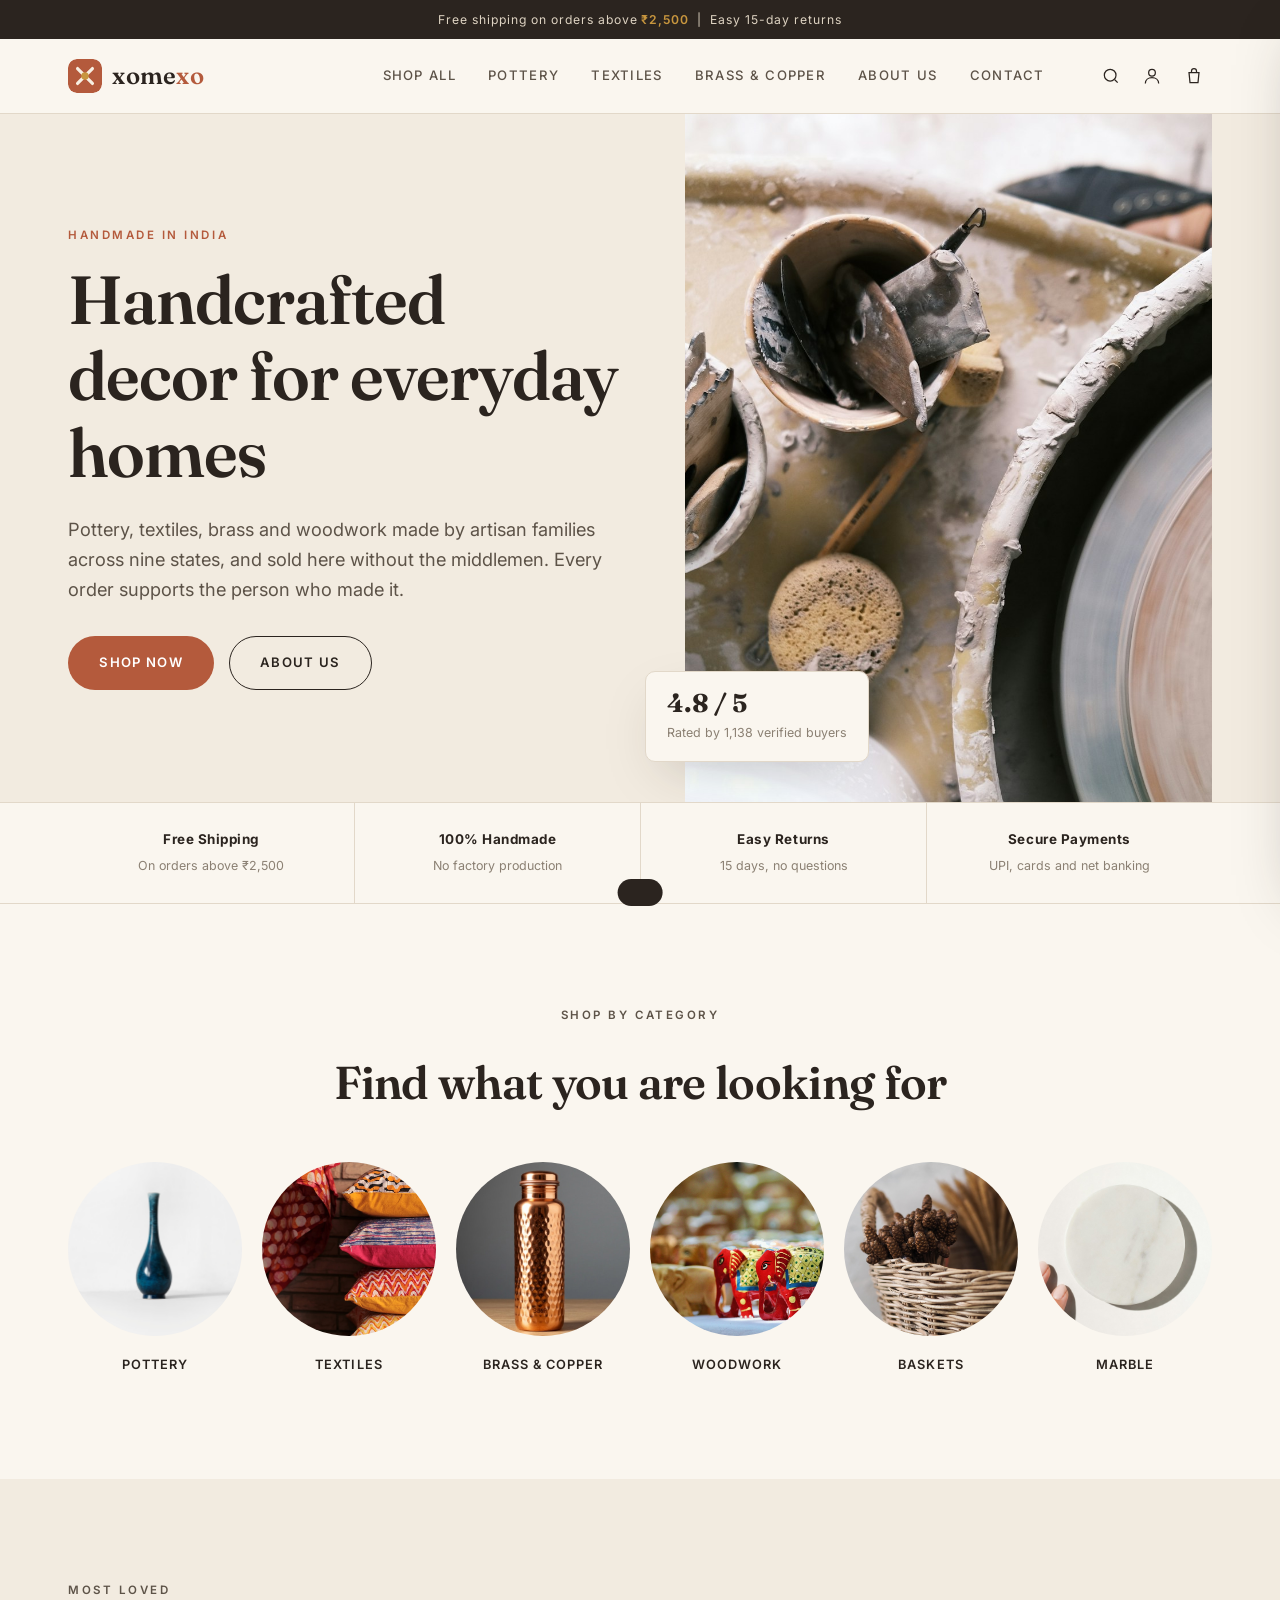
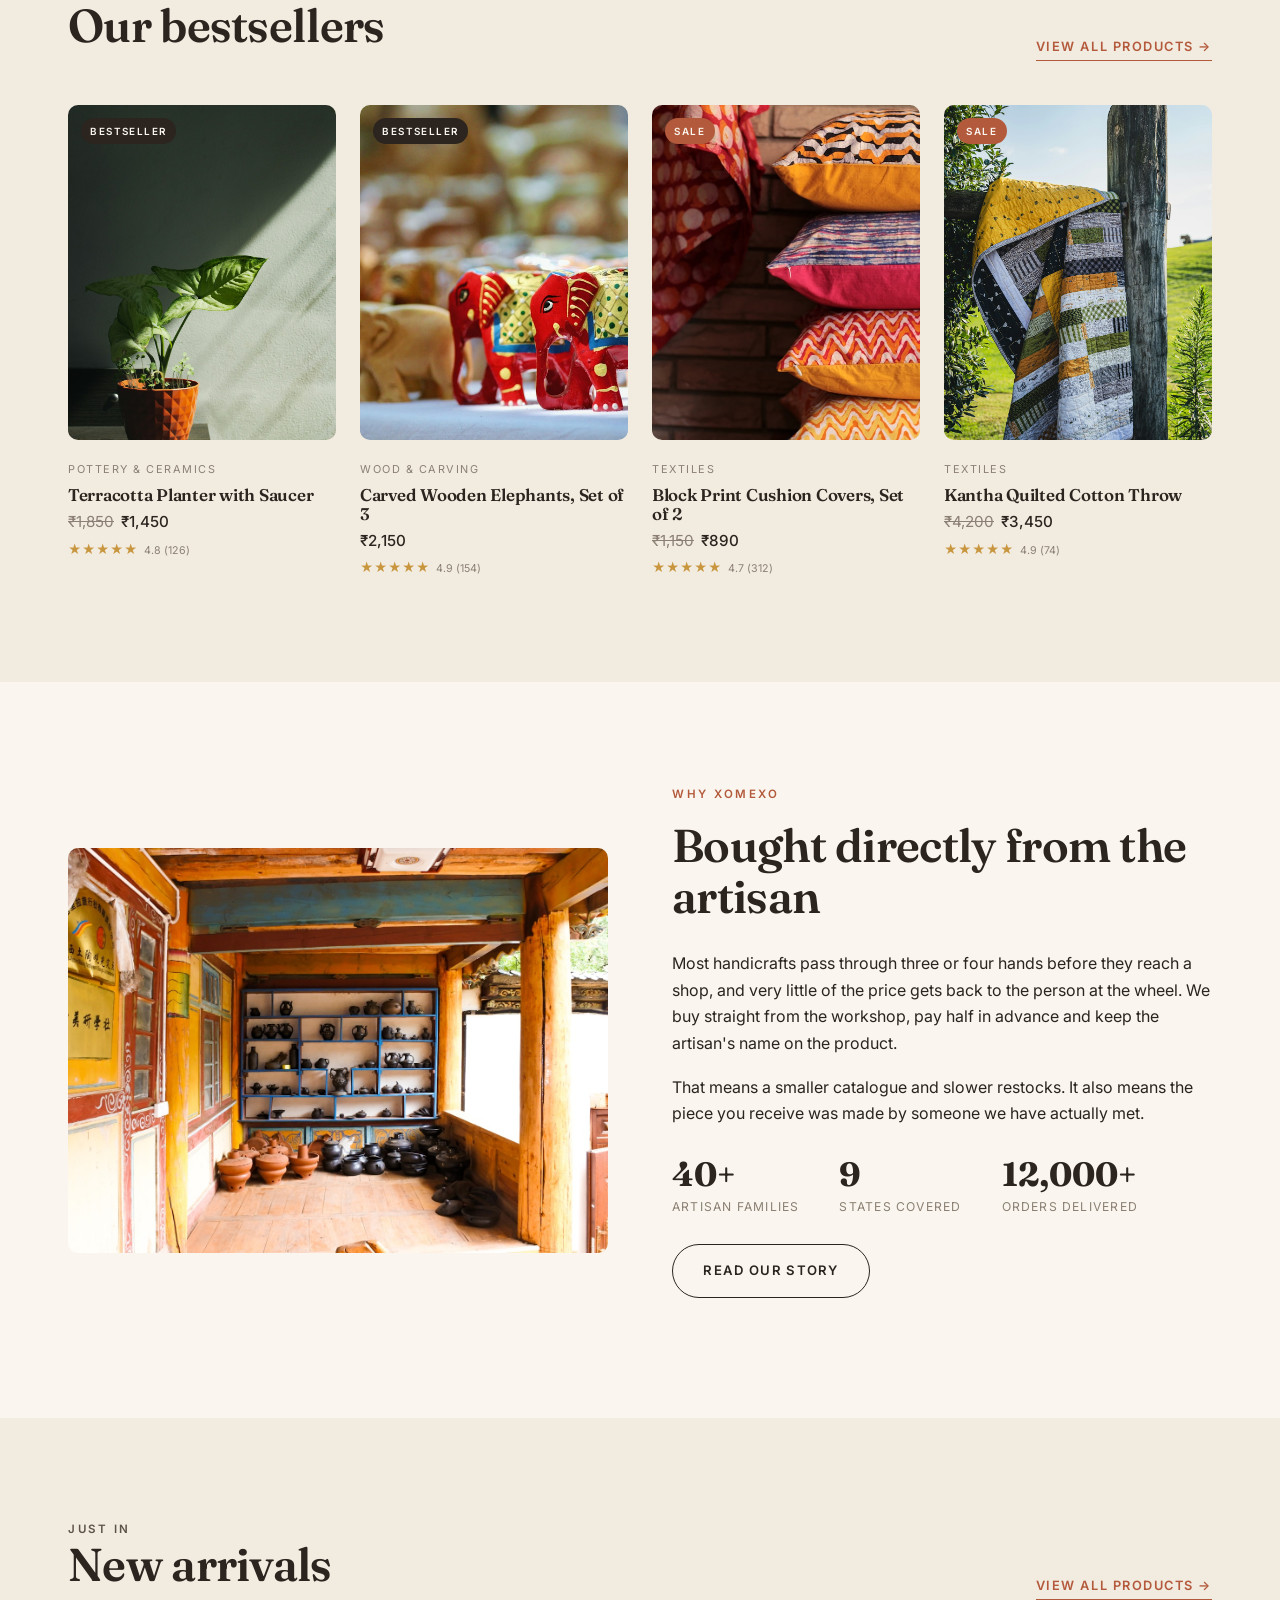
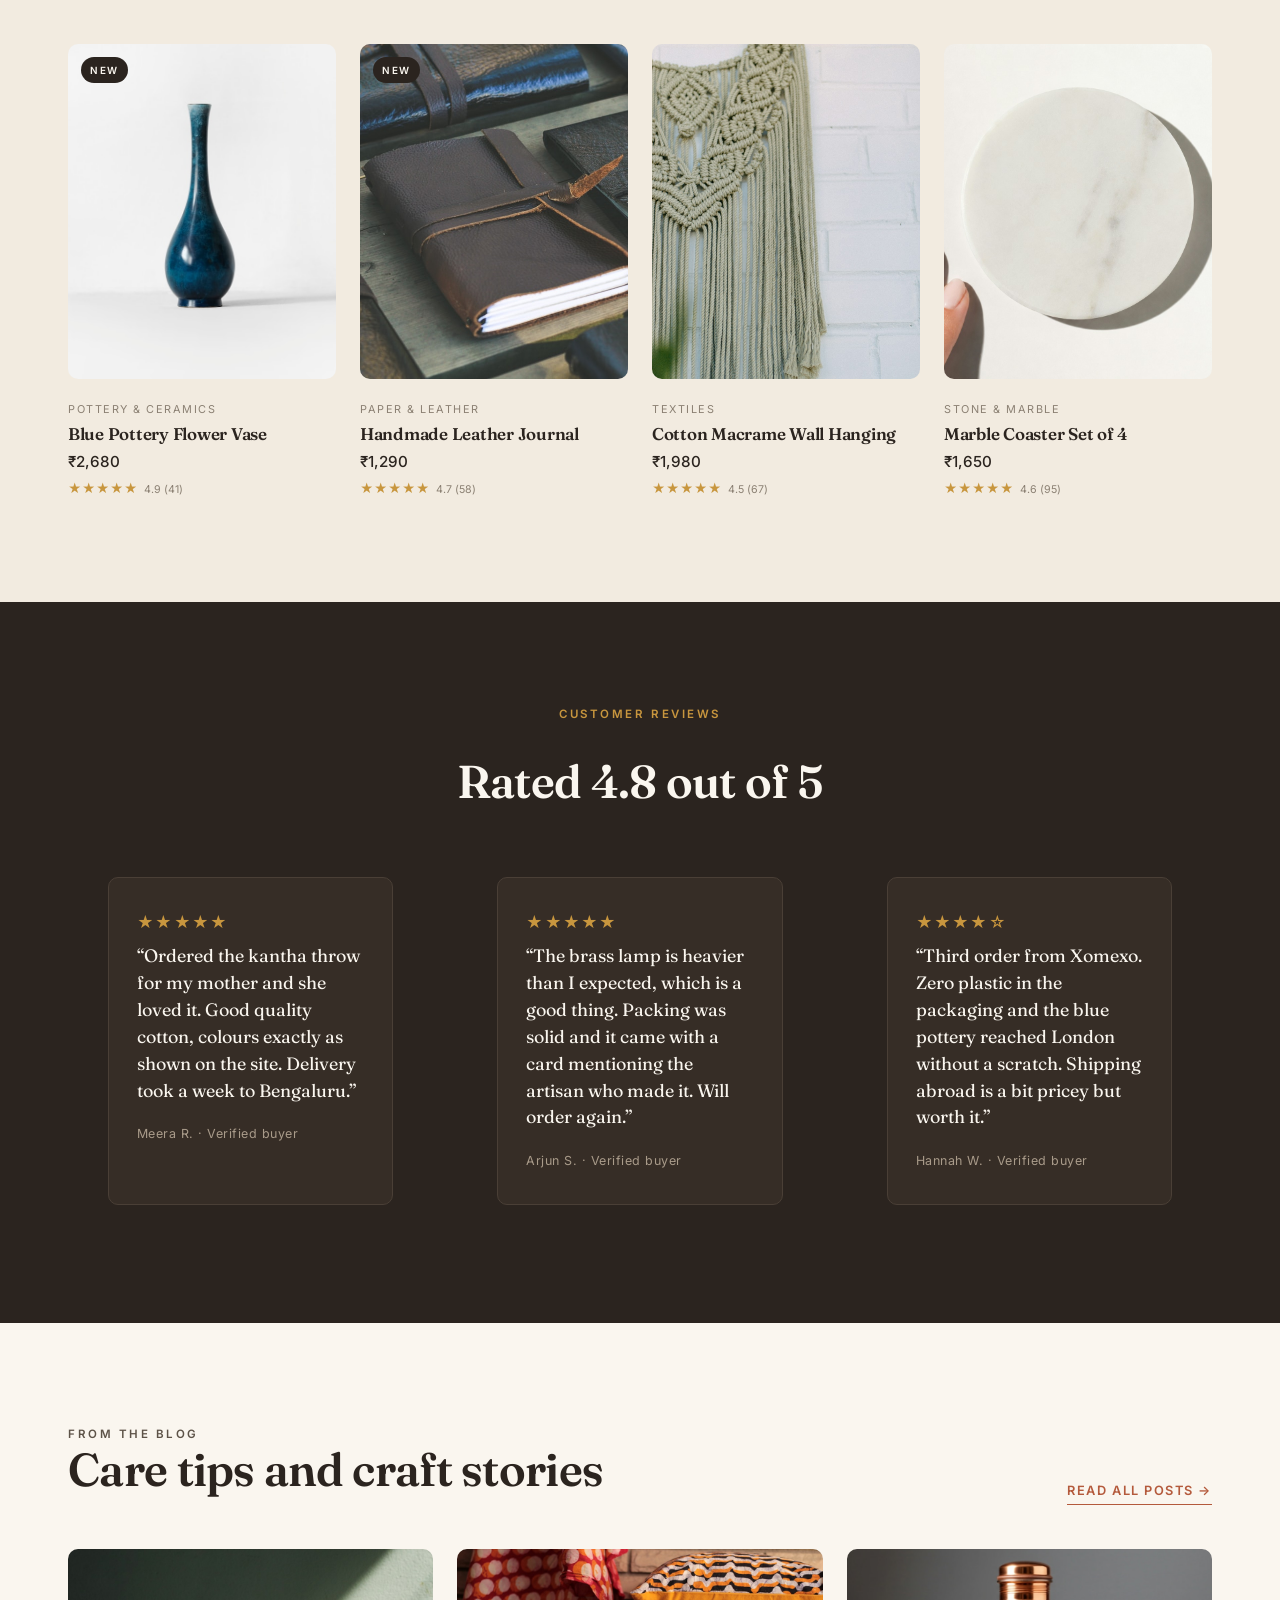
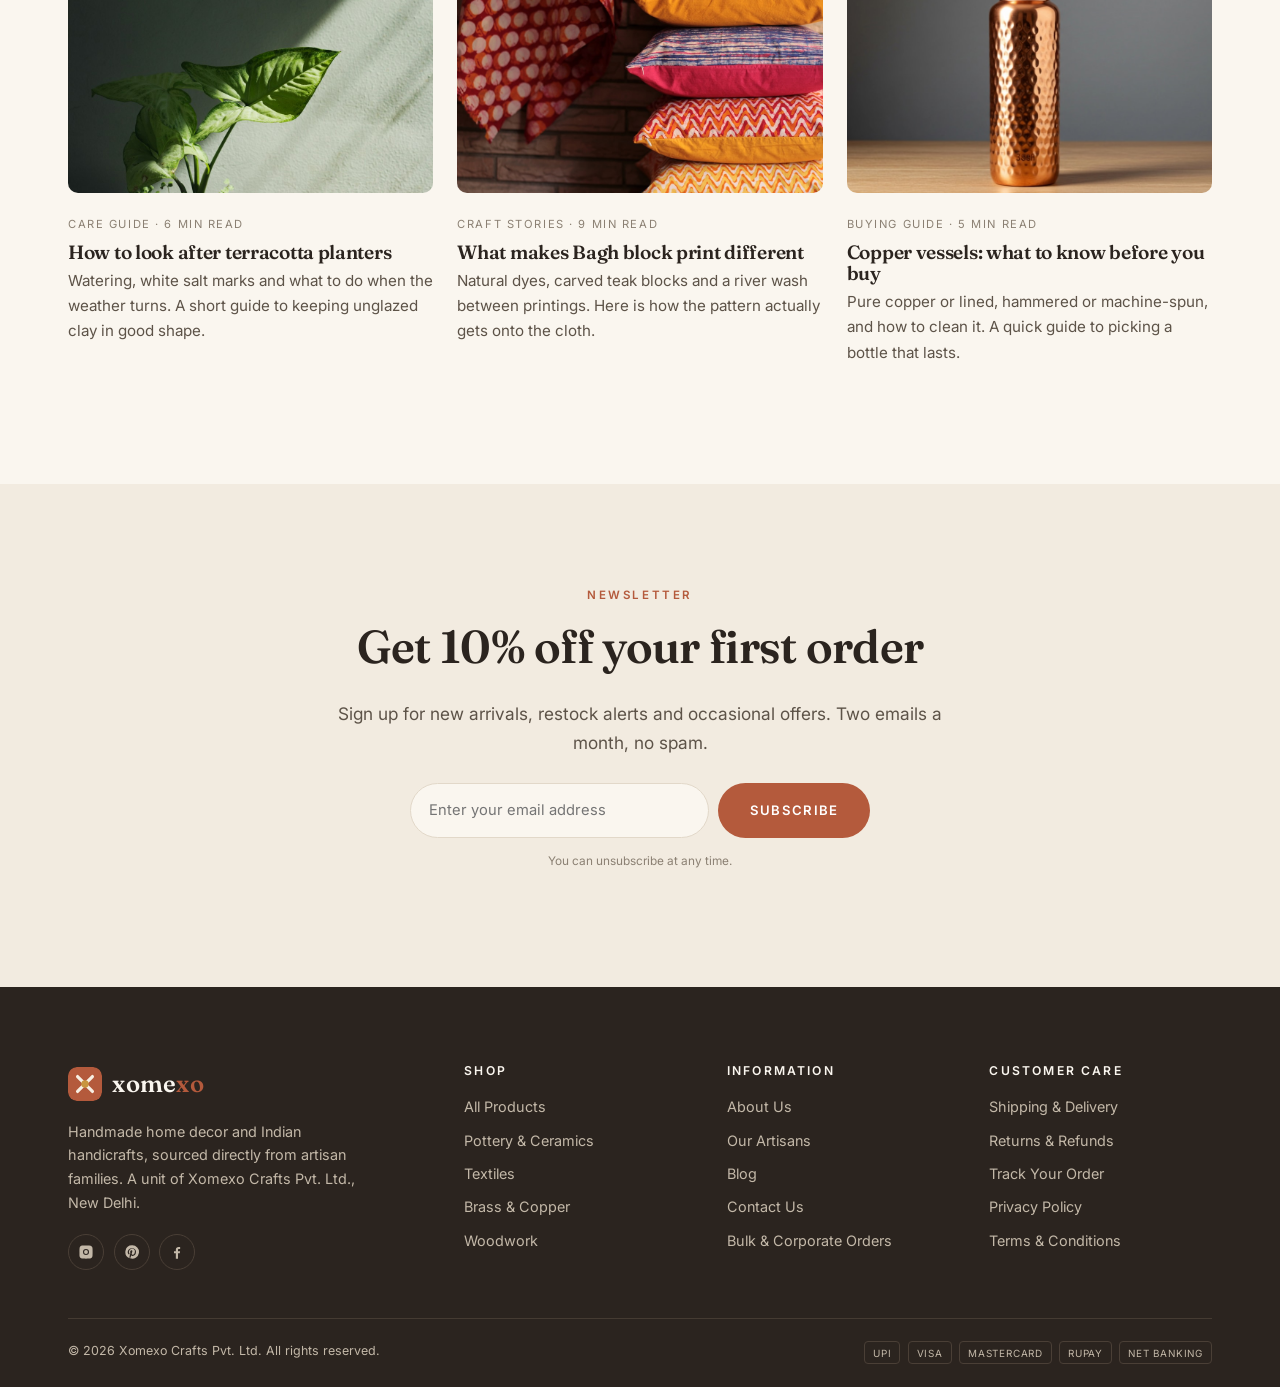
==== commit ae8a07c5: "Replace illustrations with photography and rewrite the copy The site read like a design exercise rat" ====
--- a/index.html
+++ b/index.html
@@ -3,13 +3,14 @@
 <head>
 <meta charset="utf-8">
 <meta name="viewport" content="width=device-width, initial-scale=1">
-<title>Xomexo — Handcrafted homeware, made by hand in India</title>
-<meta name="description" content="Xomexo works directly with 40+ artisan families across India — terracotta, blue pottery, brass, jute, block print and kantha. Small batches, fair prices, no middlemen.">
+<title>Xomexo | Handmade Home Decor &amp; Indian Handicrafts Online</title>
+<meta name="description" content="Shop handmade home decor online at Xomexo. Terracotta planters, blue pottery, brass lamps, block print cushions, kantha throws and more, made by artisans across India. Free shipping above Rs 2,500.">
 <link rel="canonical" href="https://xomexo.com/">
-<meta property="og:title" content="Xomexo — Handcrafted homeware, made by hand in India">
-<meta property="og:description" content="Small-batch handicrafts bought straight from the people who make them.">
+<meta property="og:title" content="Xomexo | Handmade Home Decor &amp; Indian Handicrafts Online">
+<meta property="og:description" content="Handmade home decor sourced directly from artisan clusters across India.">
 <meta property="og:type" content="website">
 <meta property="og:url" content="https://xomexo.com/">
+<meta property="og:image" content="https://xomexo.com/assets/img/photos/hero.jpg">
 <link rel="icon" href="assets/img/favicon.svg" type="image/svg+xml">
 <link rel="preconnect" href="https://fonts.googleapis.com">
 <link rel="preconnect" href="https://fonts.gstatic.com" crossorigin>
@@ -21,16 +22,18 @@
   "@type": "Store",
   "name": "Xomexo",
   "url": "https://xomexo.com/",
-  "description": "Handcrafted homeware sourced directly from artisan clusters across India.",
+  "image": "https://xomexo.com/assets/img/photos/hero.jpg",
+  "description": "Handmade home decor and Indian handicrafts, sourced directly from artisan clusters.",
   "address": { "@type": "PostalAddress", "streetAddress": "14 Nehru Place, 2nd Floor", "addressLocality": "New Delhi", "postalCode": "110019", "addressCountry": "IN" },
   "telephone": "+91-11-4050-2288",
-  "email": "hello@xomexo.com"
+  "email": "hello@xomexo.com",
+  "priceRange": "₹₹"
 }
 </script>
 </head>
 <body>
 
-<div class="announce">Free shipping across India over <b>₹2,500</b> &nbsp;·&nbsp; Every piece signed by the artisan who made it</div>
+<div class="announce">Free shipping on orders above <b>₹2,500</b> &nbsp;|&nbsp; Easy 15-day returns</div>
 
 <header class="site-header">
   <div class="wrap header-inner">
@@ -40,10 +43,11 @@
     </a>
 
     <nav class="nav" data-nav aria-label="Primary">
-      <a href="shop.html">Shop</a>
+      <a href="shop.html">Shop All</a>
       <a href="shop.html?cat=pottery">Pottery</a>
       <a href="shop.html?cat=textiles">Textiles</a>
-      <a href="about.html">Our craft</a>
+      <a href="shop.html?cat=metal">Brass &amp; Copper</a>
+      <a href="about.html">About Us</a>
       <a href="contact.html">Contact</a>
     </nav>
 
@@ -51,10 +55,10 @@
       <button class="icon-btn" type="button" aria-label="Search">
         <svg viewBox="0 0 24 24"><circle cx="11" cy="11" r="7"/><path d="M20 20l-3.5-3.5"/></svg>
       </button>
-      <button class="icon-btn" type="button" aria-label="Account">
+      <button class="icon-btn" type="button" aria-label="My account">
         <svg viewBox="0 0 24 24"><circle cx="12" cy="8" r="4"/><path d="M4 21c0-4.4 3.6-7 8-7s8 2.6 8 7"/></svg>
       </button>
-      <button class="icon-btn" type="button" aria-label="Open basket" data-open-cart>
+      <button class="icon-btn" type="button" aria-label="Open cart" data-open-cart>
         <svg viewBox="0 0 24 24"><path d="M6 8h12l-1.2 12H7.2z"/><path d="M9 8V6a3 3 0 0 1 6 0v2"/></svg>
         <span class="cart-count" data-cart-count style="display:none">0</span>
       </button>
@@ -71,146 +75,166 @@
   <section class="hero">
     <div class="wrap hero-grid">
       <div class="hero-copy">
-        <p class="eyebrow">Est. 2016 &nbsp;·&nbsp; New Delhi</p>
-        <h1>Things made slowly, by <em>hands</em> you can name.</h1>
-        <p class="lede">We buy directly from 40-odd artisan families across India — no agents, no factory floor. What arrives at your door was thrown, woven, hammered or stitched by one person, and it says so on the tag.</p>
+        <p class="eyebrow">Handmade in India</p>
+        <h1>Handcrafted decor for everyday homes</h1>
+        <p class="lede">Pottery, textiles, brass and woodwork made by artisan families across nine states, and sold here without the middlemen. Every order supports the person who made it.</p>
         <div class="hero-cta">
-          <a class="btn btn--primary" href="shop.html">Shop the collection</a>
-          <a class="link-underline" href="about.html">How we work &rarr;</a>
+          <a class="btn btn--primary" href="shop.html">Shop Now</a>
+          <a class="btn btn--ghost" href="about.html">About Us</a>
         </div>
       </div>
       <div class="hero-media">
-        <img src="assets/img/hero.svg" alt="A potter shaping a vessel on the wheel">
+        <img src="assets/img/photos/hero.jpg" alt="An artisan shaping a clay pot on a pottery wheel" fetchpriority="high">
         <div class="hero-badge">
-          <strong>₹1.9 Cr</strong>
-          <span>paid to artisan partners in FY 2025&ndash;26</span>
-        </div>
-      </div>
-    </div>
-  </section>
-
-  <!-- trust -->
+          <strong>4.8 / 5</strong>
+          <span>Rated by 1,138 verified buyers</span>
+        </div>
+      </div>
+    </div>
+  </section>
+
+  <!-- usp strip -->
   <section class="trust">
     <div class="wrap trust-grid">
-      <div class="trust-item"><strong>Direct from the maker</strong><span>No agents in the chain</span></div>
-      <div class="trust-item"><strong>Small batches</strong><span>6&ndash;40 pieces at a time</span></div>
-      <div class="trust-item"><strong>15-day returns</strong><span>Unused, in its packing</span></div>
-      <div class="trust-item"><strong>Plastic-free packing</strong><span>Rice husk and kraft only</span></div>
+      <div class="trust-item"><strong>Free Shipping</strong><span>On orders above ₹2,500</span></div>
+      <div class="trust-item"><strong>100% Handmade</strong><span>No factory production</span></div>
+      <div class="trust-item"><strong>Easy Returns</strong><span>15 days, no questions</span></div>
+      <div class="trust-item"><strong>Secure Payments</strong><span>UPI, cards and net banking</span></div>
     </div>
   </section>
 
   <!-- categories -->
   <section class="section">
     <div class="wrap">
+      <div class="section-head section-head--center">
+        <p class="eyebrow">Shop by Category</p>
+        <h2>Find what you are looking for</h2>
+      </div>
+      <div class="cat-tiles">
+        <a class="cat-tile reveal" href="shop.html?cat=pottery">
+          <img src="assets/img/photos/vase.jpg" alt="Blue pottery vase"><span>Pottery</span>
+        </a>
+        <a class="cat-tile reveal" href="shop.html?cat=textiles">
+          <img src="assets/img/photos/cushion.jpg" alt="Block print cushion covers"><span>Textiles</span>
+        </a>
+        <a class="cat-tile reveal" href="shop.html?cat=metal">
+          <img src="assets/img/photos/bottle.jpg" alt="Copper water bottle"><span>Brass &amp; Copper</span>
+        </a>
+        <a class="cat-tile reveal" href="shop.html?cat=wood">
+          <img src="assets/img/photos/elephant.jpg" alt="Carved wooden elephants"><span>Woodwork</span>
+        </a>
+        <a class="cat-tile reveal" href="shop.html?cat=baskets">
+          <img src="assets/img/photos/basket.jpg" alt="Handwoven storage basket"><span>Baskets</span>
+        </a>
+        <a class="cat-tile reveal" href="shop.html?cat=stone">
+          <img src="assets/img/photos/coasters.jpg" alt="Marble coasters"><span>Marble</span>
+        </a>
+      </div>
+    </div>
+  </section>
+
+  <!-- bestsellers -->
+  <section class="section section--cream">
+    <div class="wrap">
       <div class="section-head">
         <div>
-          <p class="eyebrow">Browse by craft</p>
-          <h2>Six clusters, one catalogue</h2>
-        </div>
-        <p>Each cluster has its own clay, its own dye, its own way of doing things. We keep them separate on purpose.</p>
-      </div>
-      <div class="cat-grid">
-        <a class="cat-card reveal" href="shop.html?cat=pottery">
-          <img src="assets/img/blue-pottery-vase.svg" alt="">
-          <div class="cat-card-body"><h3>Pottery &amp; Ceramics</h3><span>Bulandshahr · Jaipur · Khurja</span></div>
-        </a>
-        <a class="cat-card reveal" href="shop.html?cat=textiles">
-          <img src="assets/img/kantha-throw.svg" alt="">
-          <div class="cat-card-body"><h3>Textiles</h3><span>Bagh · Bolpur · Panipat</span></div>
-        </a>
-        <a class="cat-card reveal" href="shop.html?cat=metal">
-          <img src="assets/img/brass-lamp.svg" alt="">
-          <div class="cat-card-body"><h3>Metal &amp; Brass</h3><span>Moradabad · Jandiala Guru</span></div>
-        </a>
-      </div>
-    </div>
-  </section>
-
-  <!-- featured -->
+          <p class="eyebrow">Most Loved</p>
+          <h2>Our bestsellers</h2>
+        </div>
+        <a class="link-underline" href="shop.html">View All Products &rarr;</a>
+      </div>
+      <div class="product-grid" data-featured="tp-01,we-05,bc-06,kt-11"></div>
+    </div>
+  </section>
+
+  <!-- feature banner -->
+  <section class="section">
+    <div class="wrap split">
+      <div class="split-media reveal"><img src="assets/img/photos/workshop.jpg" alt="Finished pottery on the shelves of a partner workshop"></div>
+      <div class="reveal">
+        <p class="eyebrow">Why Xomexo</p>
+        <h2>Bought directly from the artisan</h2>
+        <p>Most handicrafts pass through three or four hands before they reach a shop, and very little of the price gets back to the person at the wheel. We buy straight from the workshop, pay half in advance and keep the artisan's name on the product.</p>
+        <p>That means a smaller catalogue and slower restocks. It also means the piece you receive was made by someone we have actually met.</p>
+        <div class="stat-row">
+          <div class="stat"><strong>40+</strong><span>Artisan families</span></div>
+          <div class="stat"><strong>9</strong><span>States covered</span></div>
+          <div class="stat"><strong>12,000+</strong><span>Orders delivered</span></div>
+        </div>
+        <p style="margin-top:1.6rem"><a class="btn btn--ghost" href="about.html">Read Our Story</a></p>
+      </div>
+    </div>
+  </section>
+
+  <!-- new arrivals -->
   <section class="section section--cream">
     <div class="wrap">
       <div class="section-head">
         <div>
-          <p class="eyebrow">This month</p>
-          <h2>Fresh off the wheel</h2>
-        </div>
-        <a class="link-underline" href="shop.html">See all 12 pieces &rarr;</a>
-      </div>
-      <div class="product-grid" data-featured="tp-01,bp-02,we-05,kt-11"></div>
-    </div>
-  </section>
-
-  <!-- story -->
-  <section class="section">
-    <div class="wrap split">
-      <div class="split-media reveal"><img src="assets/img/atelier.svg" alt="Finished pieces on the workshop shelves"></div>
-      <div class="reveal">
-        <p class="eyebrow">Why we started</p>
-        <h2>The maker gets 62 paise of every rupee</h2>
-        <p>In most of the handicraft trade, the person at the wheel sees somewhere between eight and fifteen percent of what you pay. That number is the whole reason Xomexo exists.</p>
-        <p>We buy outright and in advance, at a price the artisan sets. We publish what we paid on every product tag. It makes our margins thinner and our catalogue smaller — and it means the craft is still here in twenty years.</p>
-        <div class="stat-row">
-          <div class="stat"><strong>41</strong><span>Artisan families</span></div>
-          <div class="stat"><strong>9</strong><span>States</span></div>
-          <div class="stat"><strong>62%</strong><span>To the maker</span></div>
-        </div>
-        <p style="margin-top:1.6rem"><a class="btn btn--ghost" href="about.html">Read the long version</a></p>
-      </div>
-    </div>
-  </section>
-
-  <!-- testimonials -->
+          <p class="eyebrow">Just In</p>
+          <h2>New arrivals</h2>
+        </div>
+        <a class="link-underline" href="shop.html">View All Products &rarr;</a>
+      </div>
+      <div class="product-grid" data-featured="bp-02,lj-10,mh-07,mc-09"></div>
+    </div>
+  </section>
+
+  <!-- reviews -->
   <section class="section section--ink">
     <div class="wrap">
       <div class="section-head section-head--center">
-        <p class="eyebrow">From the people who bought it</p>
-        <h2>4.8 average across 1,138 reviews</h2>
+        <p class="eyebrow">Customer Reviews</p>
+        <h2>Rated 4.8 out of 5</h2>
       </div>
       <div class="quote-grid">
         <blockquote class="quote reveal">
-          <p>“The kantha throw took six weeks to arrive and I'd wait again. You can see the stitch line wander where someone's hand got tired. That's the point.”</p>
-          <footer>Meera R. — Bengaluru · Verified buyer</footer>
+          <p class="stars">★★★★★</p>
+          <p>“Ordered the kantha throw for my mother and she loved it. Good quality cotton, colours exactly as shown on the site. Delivery took a week to Bengaluru.”</p>
+          <footer>Meera R. &middot; Verified buyer</footer>
         </blockquote>
         <blockquote class="quote reveal">
-          <p>“Ordered the brass lamp for my father. It came with a card naming the man who cast it and the town he works in. He rang me about it.”</p>
-          <footer>Arjun S. — Pune · Verified buyer</footer>
+          <p class="stars">★★★★★</p>
+          <p>“The brass lamp is heavier than I expected, which is a good thing. Packing was solid and it came with a card mentioning the artisan who made it. Will order again.”</p>
+          <footer>Arjun S. &middot; Verified buyer</footer>
         </blockquote>
         <blockquote class="quote reveal">
-          <p>“Third order. Packaging is genuinely plastic-free, which I'd stopped believing anyone actually did. The blue pottery survived a flight to London.”</p>
-          <footer>Hannah W. — London · Verified buyer</footer>
+          <p class="stars">★★★★☆</p>
+          <p>“Third order from Xomexo. Zero plastic in the packaging and the blue pottery reached London without a scratch. Shipping abroad is a bit pricey but worth it.”</p>
+          <footer>Hannah W. &middot; Verified buyer</footer>
         </blockquote>
       </div>
     </div>
   </section>
 
-  <!-- journal -->
+  <!-- blog -->
   <section class="section">
     <div class="wrap">
       <div class="section-head">
         <div>
-          <p class="eyebrow">The journal</p>
-          <h2>Notes from the clusters</h2>
-        </div>
-        <a class="link-underline" href="#">All entries &rarr;</a>
+          <p class="eyebrow">From the Blog</p>
+          <h2>Care tips and craft stories</h2>
+        </div>
+        <a class="link-underline" href="#">Read All Posts &rarr;</a>
       </div>
       <div class="product-grid product-grid--3">
         <a class="post reveal" href="#">
-          <img src="assets/img/terracotta-planter.svg" alt="">
-          <span class="post-meta">Pottery · 6 min read</span>
-          <h3>Why a wood kiln makes a redder pot</h3>
-          <p class="lede" style="font-size:.95rem">Four days of shade-drying, eleven hours of fire, and the reason your planter is warmer in colour than the photo.</p>
+          <img src="assets/img/photos/planter.jpg" alt="">
+          <span class="post-meta">Care Guide &middot; 6 min read</span>
+          <h3>How to look after terracotta planters</h3>
+          <p class="lede" style="font-size:.95rem">Watering, white salt marks and what to do when the weather turns. A short guide to keeping unglazed clay in good shape.</p>
         </a>
         <a class="post reveal" href="#">
-          <img src="assets/img/block-print-cushion.svg" alt="">
-          <span class="post-meta">Textiles · 9 min read</span>
-          <h3>The river that makes Bagh print work</h3>
-          <p class="lede" style="font-size:.95rem">Printers have washed cloth in the Bagh for four centuries. What the water is actually doing to the dye.</p>
+          <img src="assets/img/photos/cushion.jpg" alt="">
+          <span class="post-meta">Craft Stories &middot; 9 min read</span>
+          <h3>What makes Bagh block print different</h3>
+          <p class="lede" style="font-size:.95rem">Natural dyes, carved teak blocks and a river wash between printings. Here is how the pattern actually gets onto the cloth.</p>
         </a>
         <a class="post reveal" href="#">
-          <img src="assets/img/copper-bottle.svg" alt="">
-          <span class="post-meta">Metal · 5 min read</span>
-          <h3>Jandiala Guru has 42 families left</h3>
-          <p class="lede" style="font-size:.95rem">The Thathera craft is on the UNESCO list. That has not stopped the number of working households from falling by half.</p>
+          <img src="assets/img/photos/bottle.jpg" alt="">
+          <span class="post-meta">Buying Guide &middot; 5 min read</span>
+          <h3>Copper vessels: what to know before you buy</h3>
+          <p class="lede" style="font-size:.95rem">Pure copper or lined, hammered or machine-spun, and how to clean it. A quick guide to picking a bottle that lasts.</p>
         </a>
       </div>
     </div>
@@ -219,15 +243,15 @@
   <!-- newsletter -->
   <section class="section section--cream">
     <div class="wrap news">
-      <p class="eyebrow">Restock letter</p>
-      <h2>Small batches sell out</h2>
-      <p class="lede" style="margin-inline:auto">One email a fortnight: what came in, who made it, and what is nearly gone. No discount spam.</p>
-      <form data-fake-submit="Thanks — you're on the restock list.">
+      <p class="eyebrow">Newsletter</p>
+      <h2>Get 10% off your first order</h2>
+      <p class="lede" style="margin-inline:auto">Sign up for new arrivals, restock alerts and occasional offers. Two emails a month, no spam.</p>
+      <form data-fake-submit="Thanks for subscribing. Your discount code is on its way.">
         <label class="visually-hidden" for="nl">Email address</label>
-        <input class="field" id="nl" type="email" name="email" placeholder="you@example.com" required>
+        <input class="field" id="nl" type="email" name="email" placeholder="Enter your email address" required>
         <button class="btn btn--primary" type="submit">Subscribe</button>
       </form>
-      <p class="form-note">We send about 24 emails a year. Unsubscribe in one click.</p>
+      <p class="form-note">You can unsubscribe at any time.</p>
     </div>
   </section>
 
@@ -241,7 +265,7 @@
           <img src="assets/img/logo.svg" alt="">
           <span class="brand-name">xome<span>xo</span></span>
         </a>
-        <p>Handcrafted homeware bought directly from artisan families across India. Registered as Xomexo Crafts Pvt. Ltd., New Delhi.</p>
+        <p>Handmade home decor and Indian handicrafts, sourced directly from artisan families. A unit of Xomexo Crafts Pvt. Ltd., New Delhi.</p>
         <div class="socials">
           <a href="#" aria-label="Instagram"><svg viewBox="0 0 24 24"><path d="M12 2.2c3.2 0 3.6 0 4.9.1 1.2.1 1.8.3 2.2.4.6.2 1 .5 1.4.9.4.4.7.8.9 1.4.2.4.4 1 .4 2.2.1 1.3.1 1.7.1 4.9s0 3.6-.1 4.9c0 1.2-.2 1.8-.4 2.2-.2.6-.5 1-.9 1.4-.4.4-.8.7-1.4.9-.4.2-1 .4-2.2.4-1.3.1-1.7.1-4.9.1s-3.6 0-4.9-.1c-1.2 0-1.8-.2-2.2-.4-.6-.2-1-.5-1.4-.9-.4-.4-.7-.8-.9-1.4-.2-.4-.4-1-.4-2.2C2.2 15.6 2.2 15.2 2.2 12s0-3.6.1-4.9c0-1.2.2-1.8.4-2.2.2-.6.5-1 .9-1.4.4-.4.8-.7 1.4-.9.4-.2 1-.4 2.2-.4 1.3-.1 1.7-.1 4.8-.1zm0 5.3a4.5 4.5 0 1 0 0 9 4.5 4.5 0 0 0 0-9zm0 7.4a2.9 2.9 0 1 1 0-5.8 2.9 2.9 0 0 1 0 5.8zm5.7-7.6a1.05 1.05 0 1 1-2.1 0 1.05 1.05 0 0 1 2.1 0z"/></svg></a>
           <a href="#" aria-label="Pinterest"><svg viewBox="0 0 24 24"><path d="M12 2a10 10 0 0 0-3.6 19.3c-.1-.8-.2-2 0-2.9l1.2-5s-.3-.6-.3-1.5c0-1.4.8-2.5 1.9-2.5.9 0 1.3.7 1.3 1.5 0 .9-.6 2.2-.9 3.5-.2 1 .5 1.9 1.6 1.9 1.9 0 3.2-2.4 3.2-5.3 0-2.2-1.5-3.8-4.1-3.8-3 0-4.9 2.2-4.9 4.7 0 .9.3 1.5.7 2 .2.2.2.3.1.6l-.2.9c-.1.3-.3.4-.6.2-1.2-.5-1.8-1.9-1.8-3.5 0-2.6 2.2-5.7 6.6-5.7 3.5 0 5.8 2.5 5.8 5.3 0 3.6-2 6.2-4.9 6.2-1 0-2-.5-2.3-1.2l-.6 2.4c-.2.8-.7 1.7-1.1 2.3A10 10 0 1 0 12 2z"/></svg></a>
@@ -251,46 +275,46 @@
       <div>
         <h4>Shop</h4>
         <ul>
-          <li><a href="shop.html">All pieces</a></li>
-          <li><a href="shop.html?cat=pottery">Pottery &amp; ceramics</a></li>
+          <li><a href="shop.html">All Products</a></li>
+          <li><a href="shop.html?cat=pottery">Pottery &amp; Ceramics</a></li>
           <li><a href="shop.html?cat=textiles">Textiles</a></li>
-          <li><a href="shop.html?cat=metal">Metal &amp; brass</a></li>
-          <li><a href="shop.html?cat=wood">Wood &amp; carving</a></li>
+          <li><a href="shop.html?cat=metal">Brass &amp; Copper</a></li>
+          <li><a href="shop.html?cat=wood">Woodwork</a></li>
         </ul>
       </div>
       <div>
-        <h4>Company</h4>
+        <h4>Information</h4>
         <ul>
-          <li><a href="about.html">Our craft</a></li>
-          <li><a href="about.html#artisans">The artisans</a></li>
-          <li><a href="#">Journal</a></li>
-          <li><a href="contact.html">Contact</a></li>
-          <li><a href="#">Wholesale</a></li>
+          <li><a href="about.html">About Us</a></li>
+          <li><a href="about.html#artisans">Our Artisans</a></li>
+          <li><a href="#">Blog</a></li>
+          <li><a href="contact.html">Contact Us</a></li>
+          <li><a href="contact.html">Bulk &amp; Corporate Orders</a></li>
         </ul>
       </div>
       <div>
-        <h4>Help</h4>
+        <h4>Customer Care</h4>
         <ul>
-          <li><a href="contact.html#faq">Shipping &amp; returns</a></li>
-          <li><a href="#">Track an order</a></li>
-          <li><a href="#">Care guide</a></li>
-          <li><a href="#">Privacy policy</a></li>
-          <li><a href="#">Terms of sale</a></li>
+          <li><a href="contact.html#faq">Shipping &amp; Delivery</a></li>
+          <li><a href="contact.html#faq">Returns &amp; Refunds</a></li>
+          <li><a href="#">Track Your Order</a></li>
+          <li><a href="#">Privacy Policy</a></li>
+          <li><a href="#">Terms &amp; Conditions</a></li>
         </ul>
       </div>
     </div>
     <div class="footer-bottom">
-      <span>&copy; <span data-year>2026</span> Xomexo Crafts Pvt. Ltd. · GSTIN 07AABCX1234M1Z5</span>
-      <div class="pay"><span>UPI</span><span>Visa</span><span>Mastercard</span><span>RuPay</span><span>Net banking</span></div>
+      <span>&copy; <span data-year>2026</span> Xomexo Crafts Pvt. Ltd. All rights reserved.</span>
+      <div class="pay"><span>UPI</span><span>Visa</span><span>Mastercard</span><span>RuPay</span><span>Net Banking</span></div>
     </div>
   </div>
 </footer>
 
 <div class="drawer-backdrop" data-drawer-backdrop></div>
-<aside class="drawer" data-drawer aria-hidden="true" aria-label="Shopping basket">
+<aside class="drawer" data-drawer aria-hidden="true" aria-label="Shopping cart">
   <div class="drawer-head">
-    <h3>Your basket</h3>
-    <button class="icon-btn" type="button" aria-label="Close basket" data-close-cart>
+    <h3>Your Cart</h3>
+    <button class="icon-btn" type="button" aria-label="Close cart" data-close-cart>
       <svg viewBox="0 0 24 24"><path d="M6 6l12 12M18 6L6 18"/></svg>
     </button>
   </div>
@@ -298,7 +322,7 @@
   <div class="drawer-foot">
     <div class="drawer-total"><span>Subtotal</span><strong data-cart-total>₹0</strong></div>
     <p class="form-note" style="margin-top:0">Shipping and taxes calculated at checkout.</p>
-    <button class="btn btn--primary btn--block" type="button" data-checkout disabled>Checkout</button>
+    <button class="btn btn--primary btn--block" type="button" data-checkout disabled>Proceed to Checkout</button>
   </div>
 </aside>
 
--- a/assets/css/style.css
+++ b/assets/css/style.css
@@ -463,3 +463,20 @@
 }
 .field.select { padding: .9rem 2.4rem .9rem 1.1rem; font-size: .92rem; background-position: right 1.1rem center; }
 :focus-visible { outline: 2px solid var(--clay); outline-offset: 2px; }
+
+/* ---------- category tiles ---------- */
+.cat-tiles { display: grid; grid-template-columns: repeat(6, 1fr); gap: 1.5rem 1.25rem; }
+.cat-tile { text-align: center; }
+.cat-tile img {
+  aspect-ratio: 1; object-fit: cover; border-radius: 50%;
+  margin-bottom: .9rem; background: var(--cream-2);
+  transition: transform .5s var(--ease), box-shadow .3s var(--ease);
+}
+.cat-tile:hover img { transform: scale(1.04); box-shadow: var(--shadow); }
+.cat-tile span { font-size: .8rem; font-weight: 600; letter-spacing: .08em; text-transform: uppercase; }
+.cat-tile:hover span { color: var(--clay); }
+
+.quote .stars { font-family: var(--font-body); font-size: 1rem; margin-bottom: .6rem; }
+
+@media (max-width: 1000px) { .cat-tiles { grid-template-columns: repeat(3, 1fr); } }
+@media (max-width: 620px)  { .cat-tiles { grid-template-columns: repeat(2, 1fr); } }
